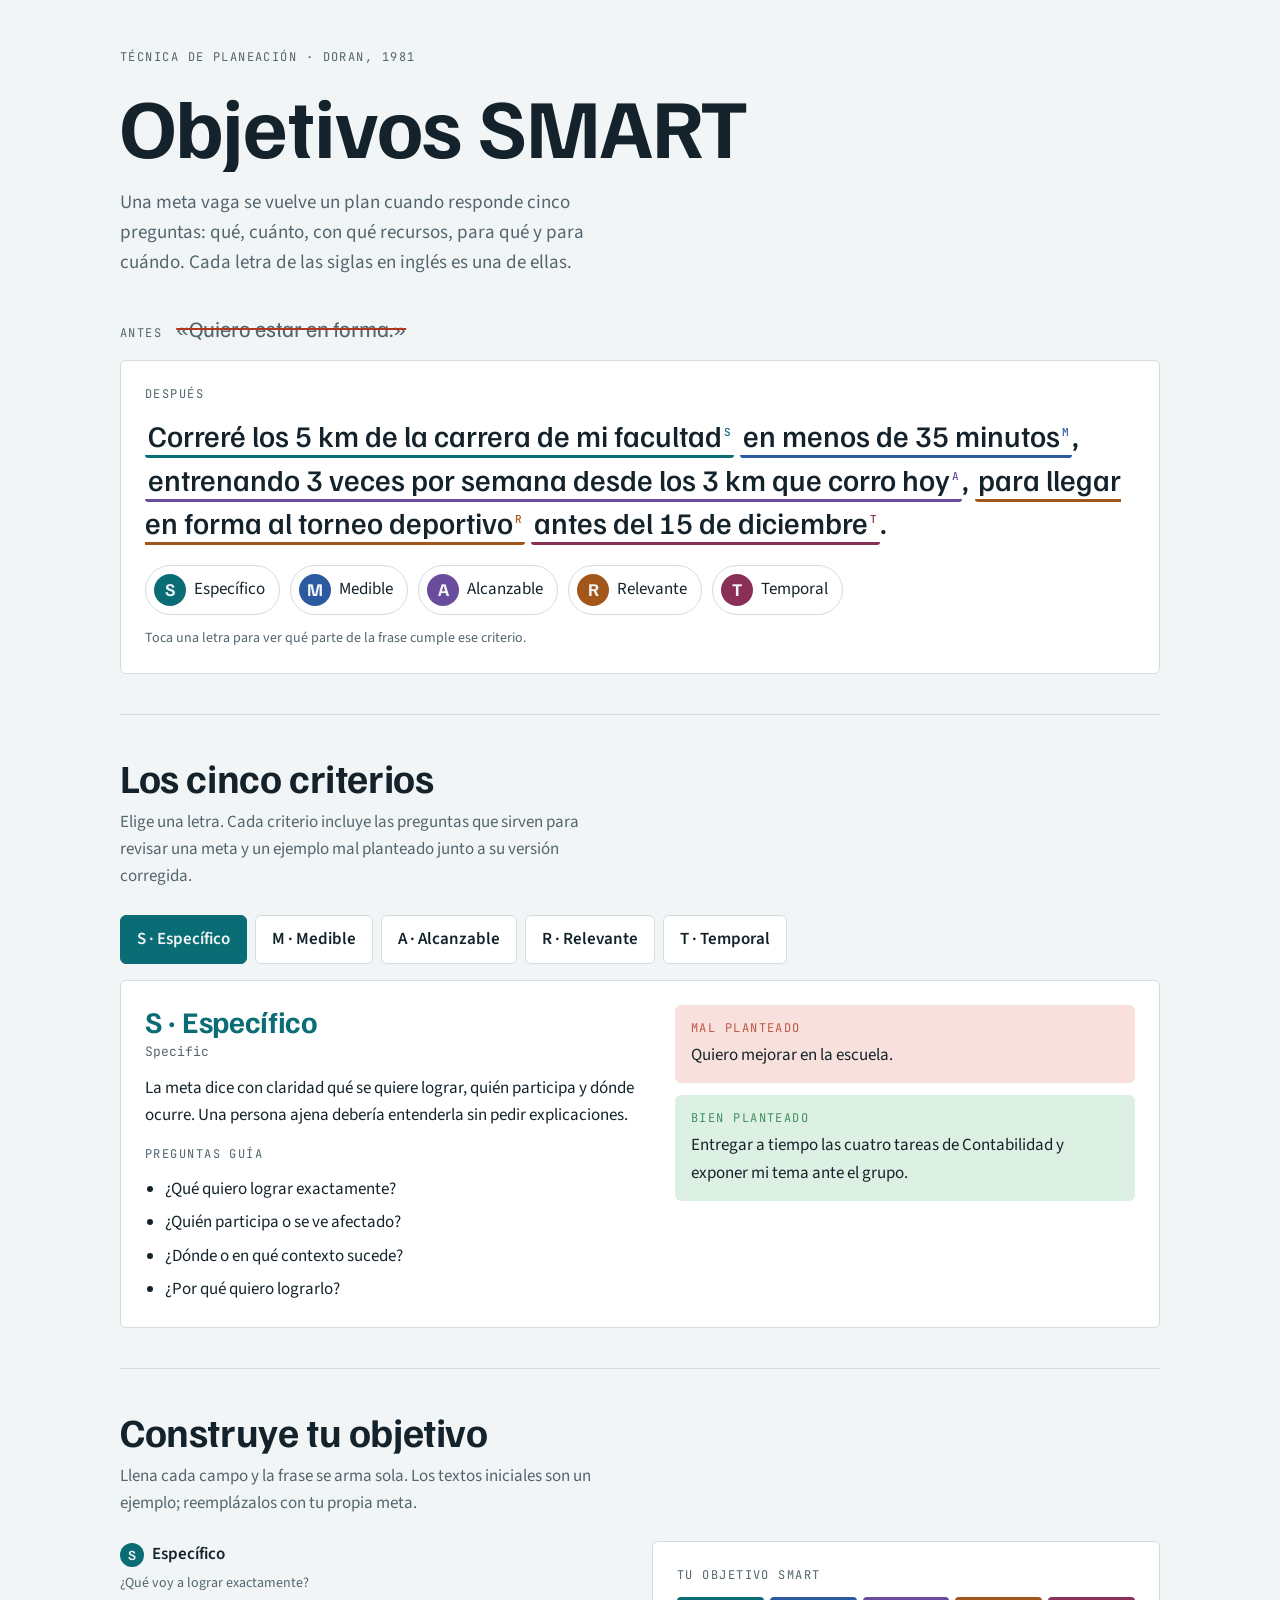
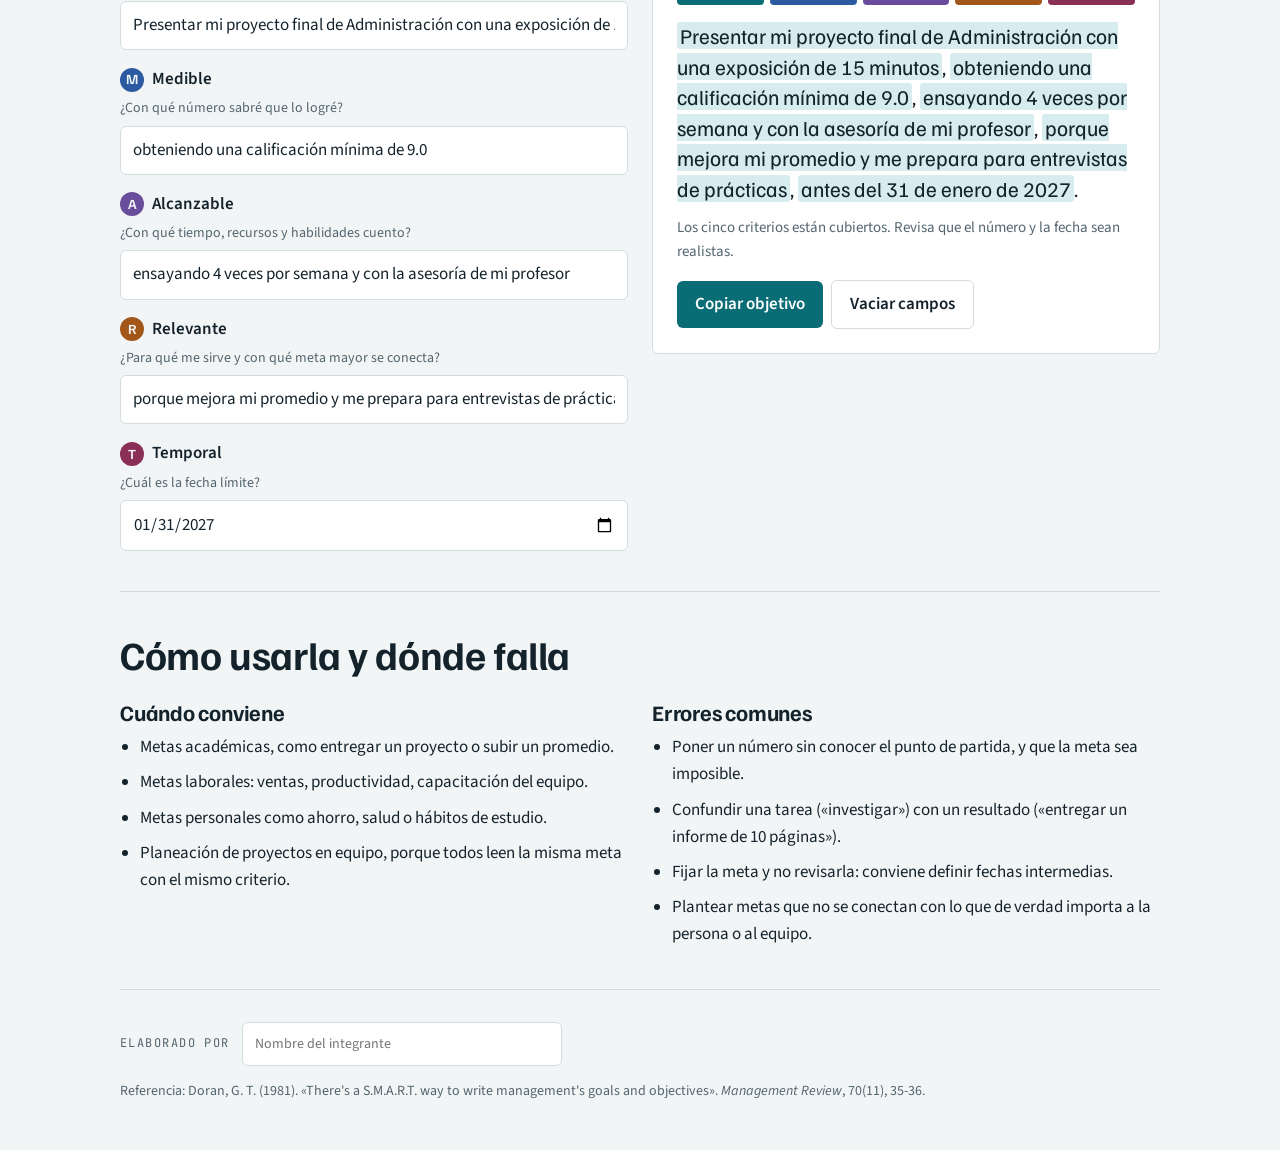
==== index.html @ b5f90d46 "Add files via upload" ====
<!doctype html>
<html lang="es">
<head>
<meta charset="utf-8">
<meta name="viewport" content="width=device-width, initial-scale=1">
<title>Objetivos SMART</title>
<link rel="preconnect" href="https://fonts.googleapis.com">
<link rel="preconnect" href="https://fonts.gstatic.com" crossorigin>
<link rel="stylesheet" href="https://fonts.googleapis.com/css2?family=Familjen+Grotesk:wght@500;600;700&family=Source+Sans+3:wght@400;500;600&family=JetBrains+Mono:wght@400;500&display=swap">
<link rel="stylesheet" href="styles.css">
</head>
<body>

<div class="wrap">
  <header class="hero">
    <p class="label">Técnica de planeación · Doran, 1981</p>
    <h1>Objetivos SMART</h1>
    <p class="lede">Una meta vaga se vuelve un plan cuando responde cinco preguntas: qué, cuánto, con qué recursos, para qué y para cuándo. Cada letra de las siglas en inglés es una de ellas.</p>

    <div class="before-after">
      <div class="vague"><span class="label">Antes</span><s>«Quiero estar en forma.»</s></div>
      <div class="smart-card">
        <p class="label" style="margin-bottom:10px">Después</p>
        <p class="smart-sentence" id="sentence">
          <span class="seg" data-k="S">Correré los 5 km de la carrera de mi facultad<sup>S</sup></span>
          <span class="seg" data-k="M">en menos de 35 minutos<sup>M</sup></span>,
          <span class="seg" data-k="A">entrenando 3 veces por semana desde los 3 km que corro hoy<sup>A</sup></span>,
          <span class="seg" data-k="R">para llegar en forma al torneo deportivo<sup>R</sup></span>
          <span class="seg" data-k="T">antes del 15 de diciembre<sup>T</sup></span>.
        </p>
        <div class="letters" id="letters" role="group" aria-label="Resaltar criterio">
          <button data-k="S" aria-pressed="false"><b>S</b> Específico</button>
          <button data-k="M" aria-pressed="false"><b>M</b> Medible</button>
          <button data-k="A" aria-pressed="false"><b>A</b> Alcanzable</button>
          <button data-k="R" aria-pressed="false"><b>R</b> Relevante</button>
          <button data-k="T" aria-pressed="false"><b>T</b> Temporal</button>
        </div>
        <p class="hint">Toca una letra para ver qué parte de la frase cumple ese criterio.</p>
      </div>
    </div>
  </header>

  <section id="criterios">
    <h2>Los cinco criterios</h2>
    <p class="intro">Elige una letra. Cada criterio incluye las preguntas que sirven para revisar una meta y un ejemplo mal planteado junto a su versión corregida.</p>
    <div class="tabs" role="tablist" id="tabs" aria-label="Criterios SMART">
      <button role="tab" data-k="S" aria-selected="true">S · Específico</button>
      <button role="tab" data-k="M" aria-selected="false">M · Medible</button>
      <button role="tab" data-k="A" aria-selected="false">A · Alcanzable</button>
      <button role="tab" data-k="R" aria-selected="false">R · Relevante</button>
      <button role="tab" data-k="T" aria-selected="false">T · Temporal</button>
    </div>
    <div class="panel" id="panel" role="tabpanel"></div>
  </section>

  <section id="constructor">
    <h2>Construye tu objetivo</h2>
    <p class="intro">Llena cada campo y la frase se arma sola. Los textos iniciales son un ejemplo; reemplázalos con tu propia meta.</p>
    <div class="builder">
      <div class="fields">
        <div class="field" data-k="S">
          <label for="f-s"><i>S</i> Específico</label>
          <small>¿Qué voy a lograr exactamente?</small>
          <input type="text" id="f-s" value="Presentar mi proyecto final de Administración con una exposición de 15 minutos">
        </div>
        <div class="field" data-k="M">
          <label for="f-m"><i>M</i> Medible</label>
          <small>¿Con qué número sabré que lo logré?</small>
          <input type="text" id="f-m" value="obteniendo una calificación mínima de 9.0">
        </div>
        <div class="field" data-k="A">
          <label for="f-a"><i>A</i> Alcanzable</label>
          <small>¿Con qué tiempo, recursos y habilidades cuento?</small>
          <input type="text" id="f-a" value="ensayando 4 veces por semana y con la asesoría de mi profesor">
        </div>
        <div class="field" data-k="R">
          <label for="f-r"><i>R</i> Relevante</label>
          <small>¿Para qué me sirve y con qué meta mayor se conecta?</small>
          <input type="text" id="f-r" value="porque mejora mi promedio y me prepara para entrevistas de prácticas">
        </div>
        <div class="field" data-k="T">
          <label for="f-t"><i>T</i> Temporal</label>
          <small>¿Cuál es la fecha límite?</small>
          <input type="date" id="f-t">
        </div>
      </div>
      <div class="result">
        <p class="label">Tu objetivo SMART</p>
        <div class="meter" id="meter" aria-hidden="true">
          <span data-k="S"></span><span data-k="M"></span><span data-k="A"></span><span data-k="R"></span><span data-k="T"></span>
        </div>
        <p class="generated" id="generated"></p>
        <p class="status" id="status" role="status"></p>
        <div>
          <button class="btn" id="copy" type="button">Copiar objetivo</button><button class="btn ghost" id="clear" type="button">Vaciar campos</button>
        </div>
      </div>
    </div>
  </section>

  <section id="uso">
    <h2>Cómo usarla y dónde falla</h2>
    <div class="two">
      <div>
        <h3>Cuándo conviene</h3>
        <ul>
          <li>Metas académicas, como entregar un proyecto o subir un promedio.</li>
          <li>Metas laborales: ventas, productividad, capacitación del equipo.</li>
          <li>Metas personales como ahorro, salud o hábitos de estudio.</li>
          <li>Planeación de proyectos en equipo, porque todos leen la misma meta con el mismo criterio.</li>
        </ul>
      </div>
      <div>
        <h3>Errores comunes</h3>
        <ul>
          <li>Poner un número sin conocer el punto de partida, y que la meta sea imposible.</li>
          <li>Confundir una tarea («investigar») con un resultado («entregar un informe de 10 páginas»).</li>
          <li>Fijar la meta y no revisarla: conviene definir fechas intermedias.</li>
          <li>Plantear metas que no se conectan con lo que de verdad importa a la persona o al equipo.</li>
        </ul>
      </div>
    </div>
  </section>

  <footer>
    <div class="author">
      <label for="author" class="label">Elaborado por</label>
      <input type="text" id="author" placeholder="Nombre del integrante">
      <span class="print-name" id="authorShow"></span>
    </div>
    <p style="margin-top:14px">Referencia: Doran, G. T. (1981). «There's a S.M.A.R.T. way to write management's goals and objectives». <i>Management Review</i>, 70(11), 35-36.</p>
  </footer>
</div>

<script>
(function () {
  var CRIT = {
    S: { n: "Específico", en: "Specific", def: "La meta dice con claridad qué se quiere lograr, quién participa y dónde ocurre. Una persona ajena debería entenderla sin pedir explicaciones.", q: ["¿Qué quiero lograr exactamente?", "¿Quién participa o se ve afectado?", "¿Dónde o en qué contexto sucede?", "¿Por qué quiero lograrlo?"], bad: "Quiero mejorar en la escuela.", good: "Entregar a tiempo las cuatro tareas de Contabilidad y exponer mi tema ante el grupo." },
    M: { n: "Medible", en: "Measurable", def: "La meta incluye un indicador con el que se comprueba el avance y el resultado final: una cantidad, un porcentaje, una calificación o una frecuencia.", q: ["¿Cuántos, cuánto o con qué frecuencia?", "¿Qué dato me dirá que voy avanzando?", "¿Cómo sabré que ya terminé?"], bad: "Quiero ahorrar más dinero.", good: "Ahorrar $1,500 al mes, registrados en una hoja de cálculo." },
    A: { n: "Alcanzable", en: "Achievable", def: "La meta exige esfuerzo, pero es posible con el tiempo, los recursos y las habilidades disponibles. Se parte de la situación real de hoy.", q: ["¿Tengo el tiempo y los recursos necesarios?", "¿Qué debo aprender o conseguir antes?", "¿Alguien lo ha logrado en condiciones parecidas?"], bad: "Pasar de no correr nunca a un maratón completo en una semana.", good: "Pasar de 2 km a 5 km en ocho semanas, aumentando 500 m cada semana." },
    R: { n: "Relevante", en: "Relevant", def: "La meta tiene sentido para la persona o la organización y se conecta con un objetivo mayor, como una carrera, un proyecto o un valor.", q: ["¿Para qué me sirve este objetivo?", "¿Se alinea con mis metas de largo plazo?", "¿Es buen momento para trabajar en él?"], bad: "Una estudiante de Contaduría decide dedicar el semestre a aprender diseño de moda.", good: "Obtener una certificación básica de Excel, útil para sus prácticas en un despacho contable." },
    T: { n: "Temporal", en: "Time-bound", def: "La meta tiene fecha límite y, si es larga, fechas intermedias. El plazo crea prioridad y permite medir si se va a tiempo.", q: ["¿Cuándo empiezo y cuándo termino?", "¿Qué debo tener listo a la mitad del camino?", "¿Con qué frecuencia revisaré el avance?"], bad: "Algún día voy a terminar mi tesis.", good: "Terminar el capítulo 1 el 30 de noviembre y entregar la tesis completa el 15 de marzo." }
  };
  var KEYS = ["S", "M", "A", "R", "T"];

  /* Portada: resaltar criterio */
  var sentence = document.getElementById("sentence");
  var letterBtns = document.querySelectorAll("#letters button");
  var activeLetter = null;
  function setLetter(k) {
    activeLetter = (activeLetter === k) ? null : k;
    sentence.classList.toggle("focus", !!activeLetter);
    sentence.querySelectorAll(".seg").forEach(function (s) { s.classList.toggle("on", s.dataset.k === activeLetter); });
    letterBtns.forEach(function (b) { b.setAttribute("aria-pressed", String(b.dataset.k === activeLetter)); });
  }
  letterBtns.forEach(function (b) { b.addEventListener("click", function () { setLetter(b.dataset.k); }); });

  /* Criterios */
  var panel = document.getElementById("panel");
  var tabs = document.querySelectorAll("#tabs button");
  function showTab(k) {
    var c = CRIT[k];
    tabs.forEach(function (t) { t.setAttribute("aria-selected", String(t.dataset.k === k)); });
    panel.style.setProperty("--segc", "var(--c-" + k.toLowerCase() + ")");
    panel.innerHTML =
      '<div><h3>' + k + ' · ' + c.n + '</h3><p class="en">' + c.en + '</p>' +
      '<p class="def">' + c.def + '</p><p class="label" style="margin-top:16px">Preguntas guía</p><ul>' +
      c.q.map(function (q) { return "<li>" + q + "</li>"; }).join("") + '</ul></div>' +
      '<div class="compare"><div class="ex bad"><span class="label">Mal planteado</span><p>' + c.bad + '</p></div>' +
      '<div class="ex good"><span class="label">Bien planteado</span><p>' + c.good + '</p></div></div>';
  }
  tabs.forEach(function (t, i) {
    t.addEventListener("click", function () { showTab(t.dataset.k); });
    t.addEventListener("keydown", function (e) {
      var d = e.key === "ArrowRight" ? 1 : e.key === "ArrowLeft" ? -1 : 0;
      if (!d) return;
      var n = tabs[(i + d + tabs.length) % tabs.length];
      n.focus(); showTab(n.dataset.k);
    });
  });
  showTab("S");

  /* Constructor */
  var ids = { S: "f-s", M: "f-m", A: "f-a", R: "f-r", T: "f-t" };
  var el = {};
  KEYS.forEach(function (k) { el[k] = document.getElementById(ids[k]); });
  var gen = document.getElementById("generated");
  var status = document.getElementById("status");
  var meterSpans = document.querySelectorAll("#meter span");
  var plain = "";

  (function setDefaultDate() {
    var d = new Date(); d.setDate(d.getDate() + 56);
    var m = String(d.getMonth() + 1).padStart(2, "0"), day = String(d.getDate()).padStart(2, "0");
    el.T.value = d.getFullYear() + "-" + m + "-" + day;
  })();

  function esc(s) { return s.replace(/[&<>]/g, function (c) { return { "&": "&amp;", "<": "&lt;", ">": "&gt;" }[c]; }); }
  function trimEnd(s) { return s.trim().replace(/[.,;:\s]+$/, ""); }
  function fmtDate(v) {
    if (!v) return "";
    var p = v.split("-");
    var meses = ["enero", "febrero", "marzo", "abril", "mayo", "junio", "julio", "agosto", "septiembre", "octubre", "noviembre", "diciembre"];
    return parseInt(p[2], 10) + " de " + meses[parseInt(p[1], 10) - 1] + " de " + p[0];
  }
  var NAMES = { S: "específico", M: "medible", A: "alcanzable", R: "relevante", T: "temporal" };

  function build() {
    var v = {
      S: trimEnd(el.S.value), M: trimEnd(el.M.value), A: trimEnd(el.A.value),
      R: trimEnd(el.R.value), T: fmtDate(el.T.value)
    };
    var filled = 0, missing = [];
    KEYS.forEach(function (k, i) {
      var on = !!v[k];
      meterSpans[i].classList.toggle("on", on);
      if (on) filled++; else missing.push(NAMES[k]);
    });
    var order = [["S", v.S], ["M", v.M], ["A", v.A], ["R", v.R], ["T", v.T ? "antes del " + v.T : ""]];
    var seq = order.filter(function (o) { return o[1]; });
    if (!seq.length) {
      plain = ""; gen.textContent = "Escribe en los campos para armar tu objetivo.";
    } else {
      plain = seq.map(function (o) { return o[1]; }).join(", ") + ".";
      plain = plain.charAt(0).toUpperCase() + plain.slice(1);
      gen.innerHTML = seq.map(function (o) { return "<em>" + esc(o[1]) + "</em>"; }).join(", ").replace(/^<em>(.)/, function (m, c) { return "<em>" + c.toUpperCase(); }) + ".";
    }
    status.textContent = filled === 5
      ? "Los cinco criterios están cubiertos. Revisa que el número y la fecha sean realistas."
      : "Faltan: " + missing.join(", ") + ".";
  }
  KEYS.forEach(function (k) { el[k].addEventListener("input", build); });
  build();

  document.getElementById("copy").addEventListener("click", function () {
    var btn = this;
    function done(t) { btn.textContent = t; setTimeout(function () { btn.textContent = "Copiar objetivo"; }, 1800); }
    if (!plain) { done("Escribe algo primero"); return; }
    function fallback() {
      var r = document.createRange(); r.selectNodeContents(gen);
      var s = window.getSelection(); s.removeAllRanges(); s.addRange(r);
      done("Texto seleccionado, copia con Ctrl+C");
    }
    try {
      navigator.clipboard.writeText(plain).then(function () { done("Copiado"); }, fallback);
    } catch (e) { fallback(); }
  });
  document.getElementById("clear").addEventListener("click", function () {
    KEYS.forEach(function (k) { el[k].value = ""; });
    build(); el.S.focus();
  });

  /* Nombre del integrante */
  var author = document.getElementById("author"), show = document.getElementById("authorShow");
  try { var saved = localStorage.getItem("smart-author"); if (saved) { author.value = saved; show.textContent = saved; } } catch (e) {}
  author.addEventListener("input", function () {
    show.textContent = author.value;
    try { localStorage.setItem("smart-author", author.value); } catch (e) {}
  });
})();
</script>
</body>
</html>
---- styles.css ----
/* Objetivos SMART — hoja de estilos */

:root {
  color-scheme: light;
  --bg: #f2f5f6;
  --surface: #ffffff;
  --fg: #14232b;
  --muted: #53656e;
  --line: #d3dde1;
  --accent: #0a6c74;
  --accent-soft: #d6ecee;
  --accent-fg: #ffffff;
  --good: #1d7a43;
  --good-soft: #dcf1e3;
  --bad: #b3361f;
  --bad-soft: #f8e1dc;
  --c-s: #0a6c74;
  --c-m: #2c5aa0;
  --c-a: #6a4c9c;
  --c-r: #a2561a;
  --c-t: #8a2f55;
  --f-display: "Familjen Grotesk", "Helvetica Neue", Arial, sans-serif;
  --f-body: "Source Sans 3", "Segoe UI", Arial, sans-serif;
  --f-mono: "JetBrains Mono", ui-monospace, Menlo, Consolas, monospace;
}
@media (prefers-color-scheme: dark) {
  :root {
    color-scheme: dark;
    --bg: #0f1a1f; --surface: #172830; --fg: #e6eef1; --muted: #9db0b8; --line: #2b4049;
    --accent: #4fc3cc; --accent-soft: #17383d; --accent-fg: #07262a;
    --good: #6fd197; --good-soft: #17352a; --bad: #f08a76; --bad-soft: #3d221c;
    --c-s: #4fc3cc; --c-m: #7aa7ec; --c-a: #b79cea; --c-r: #e29a5c; --c-t: #e17aa4;
  }
}

* { box-sizing: border-box; }
html { -webkit-text-size-adjust: 100%; }
body {
  margin: 0;
  background: var(--bg);
  color: var(--fg);
  font-family: var(--f-body);
  font-size: 17px;
  line-height: 1.6;
  padding-inline: max(16px, env(safe-area-inset-left, 0px)) max(16px, env(safe-area-inset-right, 0px));
}
.wrap { max-width: 1040px; margin: 0 auto; }
h1, h2, h3 { font-family: var(--f-display); line-height: 1.1; margin: 0; text-wrap: balance; letter-spacing: -0.01em; }
p { margin: 0; }
.label { font-family: var(--f-mono); font-size: 12px; text-transform: uppercase; letter-spacing: 0.12em; color: var(--muted); }
:focus-visible { outline: 3px solid var(--accent); outline-offset: 2px; }
button { font: inherit; color: inherit; cursor: pointer; }

/* Portada */
header.hero { padding-block: 48px 40px; }
.hero h1 { font-size: clamp(44px, 9vw, 84px); font-weight: 700; margin-top: 12px; }
.hero .lede { max-width: 56ch; margin-top: 16px; color: var(--muted); font-size: 19px; }
.before-after { display: grid; gap: 14px; margin-top: 32px; }
.vague { display: flex; flex-wrap: wrap; align-items: baseline; gap: 10px 14px; }
.vague s { font-family: var(--f-display); font-size: 22px; color: var(--muted); text-decoration-thickness: 2px; text-decoration-color: var(--bad); }
.smart-card { background: var(--surface); border: 1px solid var(--line); border-radius: 6px; padding: 24px; }
.smart-sentence { font-family: var(--f-display); font-weight: 500; font-size: clamp(21px, 3.4vw, 30px); line-height: 1.45; }
.seg { padding: 1px 3px; border-radius: 3px; border-bottom: 3px solid var(--segc); transition: opacity .2s, background .2s; }
.seg sup { font-family: var(--f-mono); font-size: 11px; font-weight: 500; color: var(--segc); margin-left: 2px; }
.seg[data-k="S"] { --segc: var(--c-s); } .seg[data-k="M"] { --segc: var(--c-m); }
.seg[data-k="A"] { --segc: var(--c-a); } .seg[data-k="R"] { --segc: var(--c-r); } .seg[data-k="T"] { --segc: var(--c-t); }
.smart-sentence.focus .seg { opacity: .28; }
.smart-sentence.focus .seg.on { opacity: 1; background: color-mix(in srgb, var(--segc) 16%, transparent); }
.letters { display: flex; flex-wrap: wrap; gap: 10px; margin-top: 20px; }
.letters button {
  display: flex; align-items: center; gap: 8px; padding: 8px 14px 8px 8px;
  background: transparent; border: 1.5px solid var(--line); border-radius: 999px;
}
.letters button b { display: grid; place-items: center; width: 32px; height: 32px; border-radius: 50%; background: var(--segc); color: var(--bg); font-family: var(--f-display); font-size: 18px; }
.letters button[aria-pressed="true"] { border-color: var(--segc); background: color-mix(in srgb, var(--segc) 12%, transparent); }
.letters button[data-k="S"] { --segc: var(--c-s); } .letters button[data-k="M"] { --segc: var(--c-m); }
.letters button[data-k="A"] { --segc: var(--c-a); } .letters button[data-k="R"] { --segc: var(--c-r); } .letters button[data-k="T"] { --segc: var(--c-t); }
.hint { margin-top: 12px; font-size: 14px; color: var(--muted); }

section { padding-block: 40px; border-top: 1px solid var(--line); }
section > h2 { font-size: clamp(28px, 5vw, 40px); }
section > .intro { max-width: 62ch; margin-top: 10px; color: var(--muted); }

/* Criterios */
.tabs { display: flex; flex-wrap: wrap; gap: 8px; margin-top: 24px; }
.tabs button { padding: 10px 16px; border: 1.5px solid var(--line); border-radius: 6px; background: var(--surface); font-weight: 600; }
.tabs button[aria-selected="true"] { background: var(--segc); border-color: var(--segc); color: var(--bg); }
.tabs button[data-k="S"] { --segc: var(--c-s); } .tabs button[data-k="M"] { --segc: var(--c-m); }
.tabs button[data-k="A"] { --segc: var(--c-a); } .tabs button[data-k="R"] { --segc: var(--c-r); } .tabs button[data-k="T"] { --segc: var(--c-t); }
.panel { margin-top: 16px; background: var(--surface); border: 1px solid var(--line); border-radius: 6px; padding: 24px; display: grid; gap: 24px; grid-template-columns: 1.1fr 1fr; }
.panel h3 { font-size: 30px; color: var(--segc); }
.panel .en { font-family: var(--f-mono); font-size: 13px; color: var(--muted); margin-top: 4px; }
.panel .def { margin-top: 12px; }
.panel ul { margin: 12px 0 0; padding-left: 20px; display: grid; gap: 6px; }
.panel > div { min-width: 0; }
.compare { display: grid; gap: 12px; align-content: start; }
.ex { border-radius: 6px; padding: 14px 16px; }
.ex .label { display: block; margin-bottom: 4px; color: inherit; opacity: .8; }
.ex.bad { background: var(--bad-soft); color: var(--bad); }
.ex.good { background: var(--good-soft); color: var(--good); }
.ex p { color: var(--fg); }

/* Constructor */
.builder { margin-top: 24px; display: grid; gap: 24px; grid-template-columns: 1fr 1fr; align-items: start; }
.builder > * { min-width: 0; }
.fields { display: grid; gap: 16px; }
.field label { display: flex; align-items: center; gap: 8px; font-weight: 600; margin-bottom: 4px; }
.field label i { font-style: normal; display: grid; place-items: center; width: 24px; height: 24px; border-radius: 50%; background: var(--segc); color: var(--bg); font-family: var(--f-display); font-size: 14px; }
.field[data-k="S"] { --segc: var(--c-s); } .field[data-k="M"] { --segc: var(--c-m); }
.field[data-k="A"] { --segc: var(--c-a); } .field[data-k="R"] { --segc: var(--c-r); } .field[data-k="T"] { --segc: var(--c-t); }
.field small { display: block; color: var(--muted); font-size: 14px; margin-bottom: 6px; }
input[type="text"], input[type="date"] {
  width: 100%; padding: 10px 12px; border: 1.5px solid var(--line); border-radius: 6px;
  background: var(--surface); color: var(--fg); font: inherit;
}
input:focus { border-color: var(--segc, var(--accent)); }
.result { background: var(--surface); border: 1px solid var(--line); border-radius: 6px; padding: 24px; position: sticky; top: 16px; }
.meter { display: flex; gap: 6px; margin: 12px 0 16px; }
.meter span { flex: 1; height: 8px; border-radius: 4px; background: var(--line); transition: background .2s; }
.meter span.on { background: var(--segc); }
.meter span[data-k="S"] { --segc: var(--c-s); } .meter span[data-k="M"] { --segc: var(--c-m); }
.meter span[data-k="A"] { --segc: var(--c-a); } .meter span[data-k="R"] { --segc: var(--c-r); } .meter span[data-k="T"] { --segc: var(--c-t); }
.generated { font-family: var(--f-display); font-size: 21px; line-height: 1.45; min-height: 6em; }
.generated em { font-style: normal; background: var(--accent-soft); padding: 0 3px; border-radius: 3px; }
.status { margin-top: 12px; font-size: 15px; color: var(--muted); }
.btn { margin-top: 16px; padding: 10px 18px; border: 0; border-radius: 6px; background: var(--accent); color: var(--accent-fg); font-weight: 600; }
.btn.ghost { background: transparent; color: var(--fg); border: 1.5px solid var(--line); margin-left: 8px; }

/* Cierre */
.two { display: grid; gap: 24px; grid-template-columns: 1fr 1fr; margin-top: 24px; }
.two > div { min-width: 0; }
.two h3 { font-size: 22px; margin-bottom: 10px; }
.two ul { margin: 0; padding-left: 20px; display: grid; gap: 8px; }
.author { display: flex; flex-wrap: wrap; gap: 12px; align-items: center; margin-top: 8px; }
.author input { max-width: 320px; }
footer { padding-block: 24px 48px; border-top: 1px solid var(--line); color: var(--muted); font-size: 14px; }
.print-name { font-family: var(--f-display); font-size: 18px; color: var(--fg); }

@media (max-width: 760px) {
  .panel, .builder, .two { grid-template-columns: 1fr; }
  .result { position: static; }
  header.hero { padding-block: 32px 28px; }
}
@media (prefers-reduced-motion: reduce) { * { transition: none !important; } }
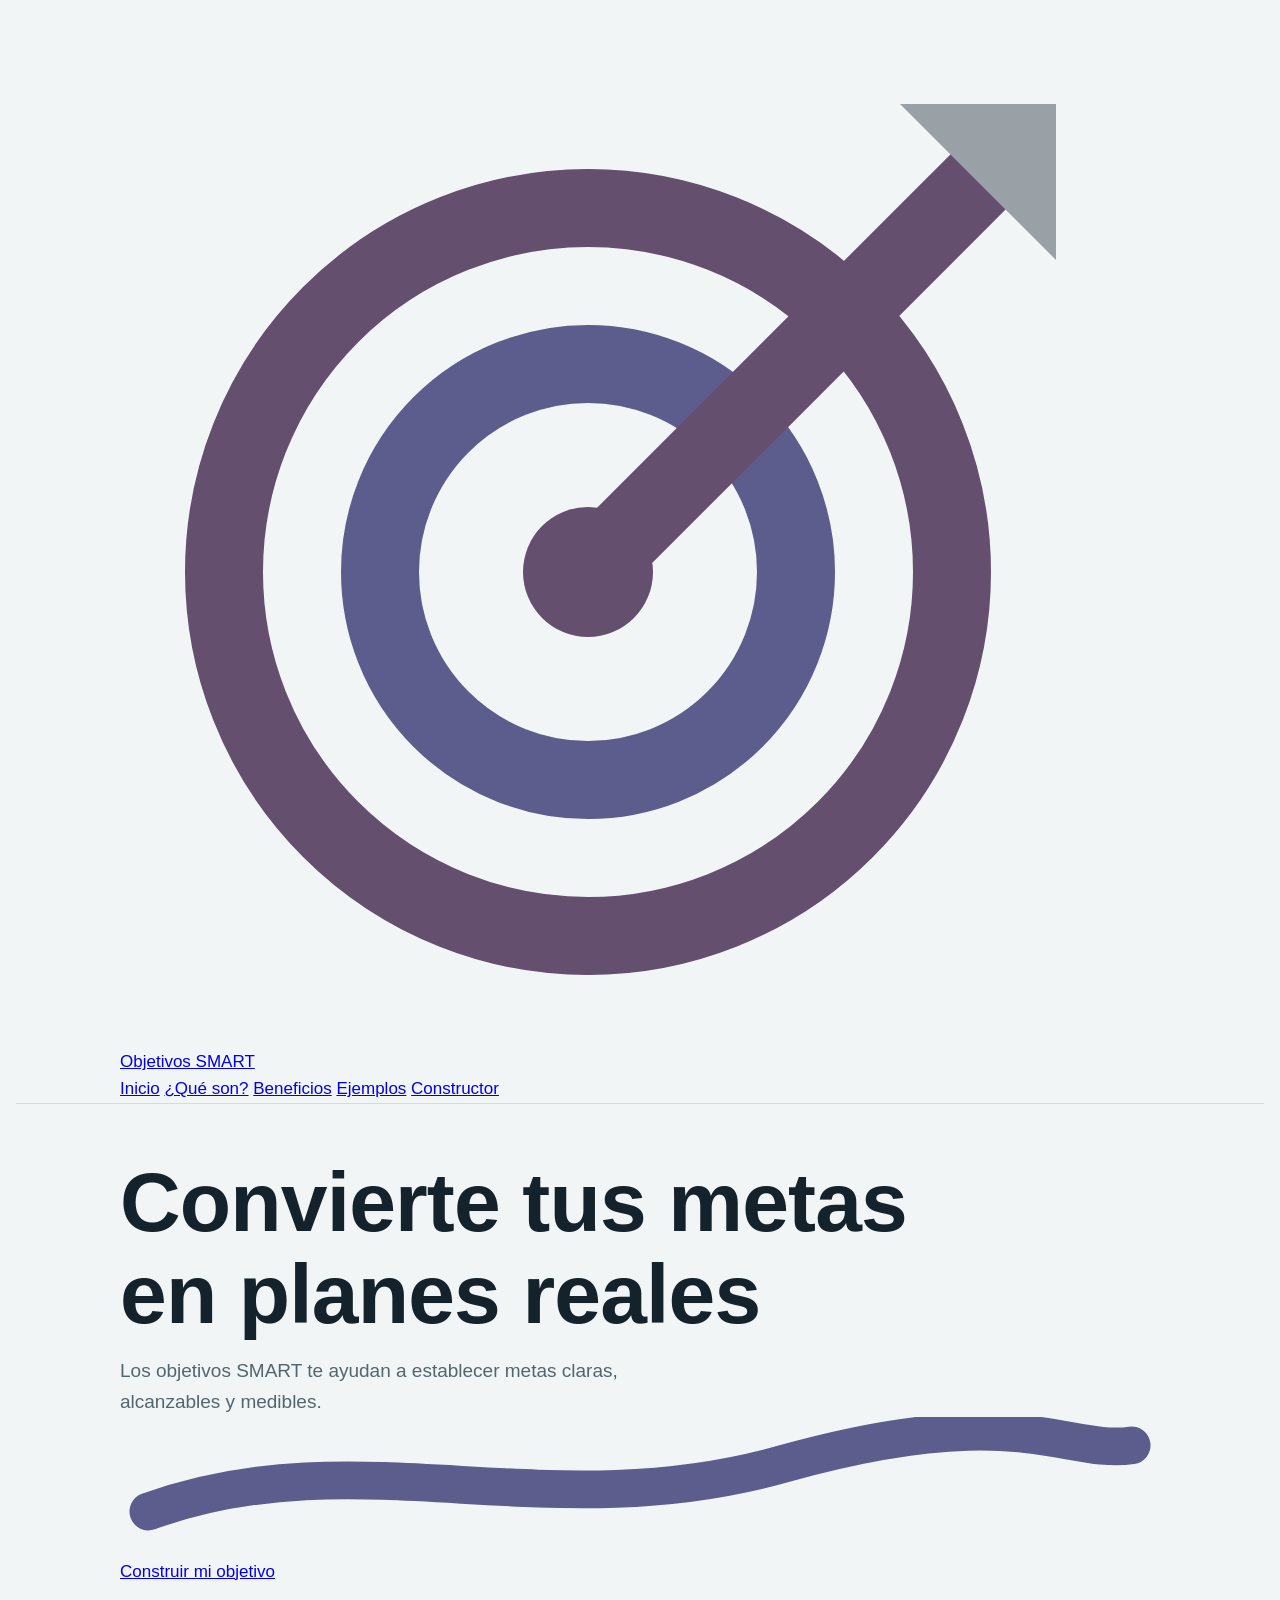
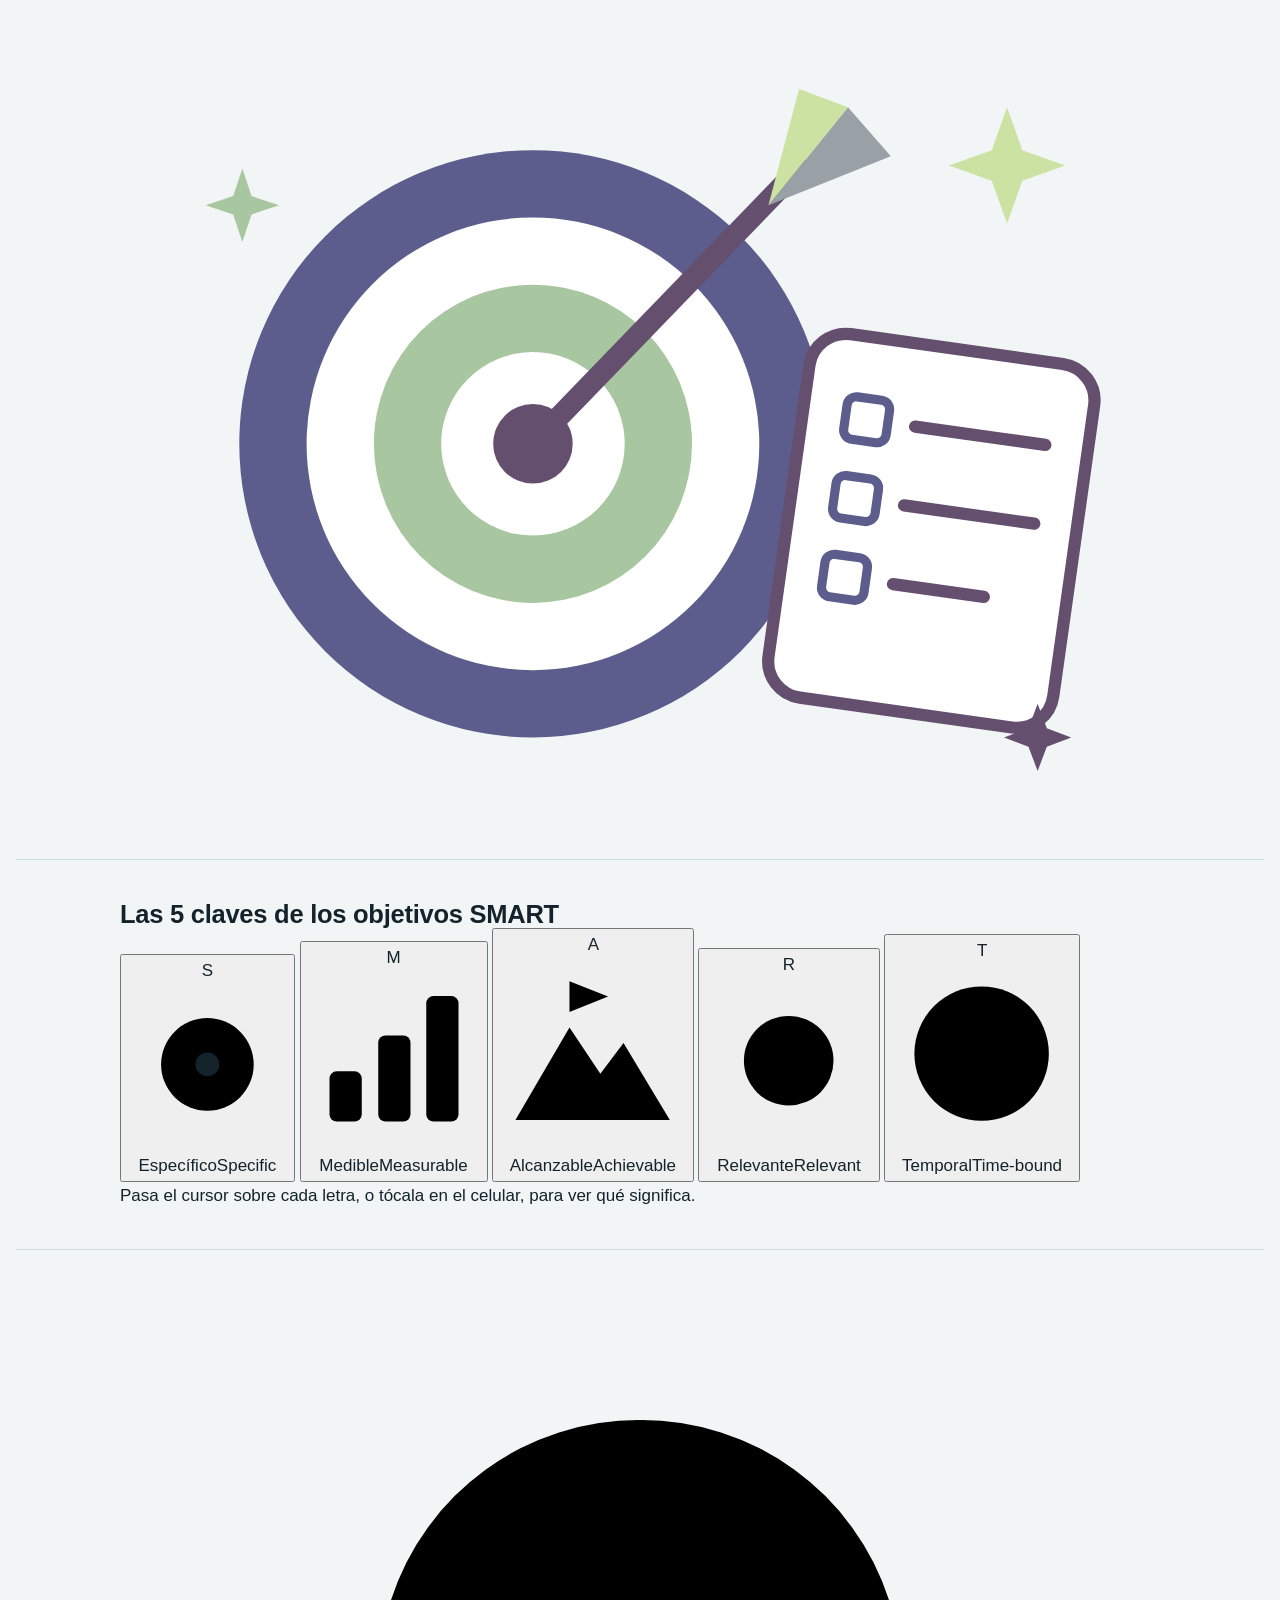
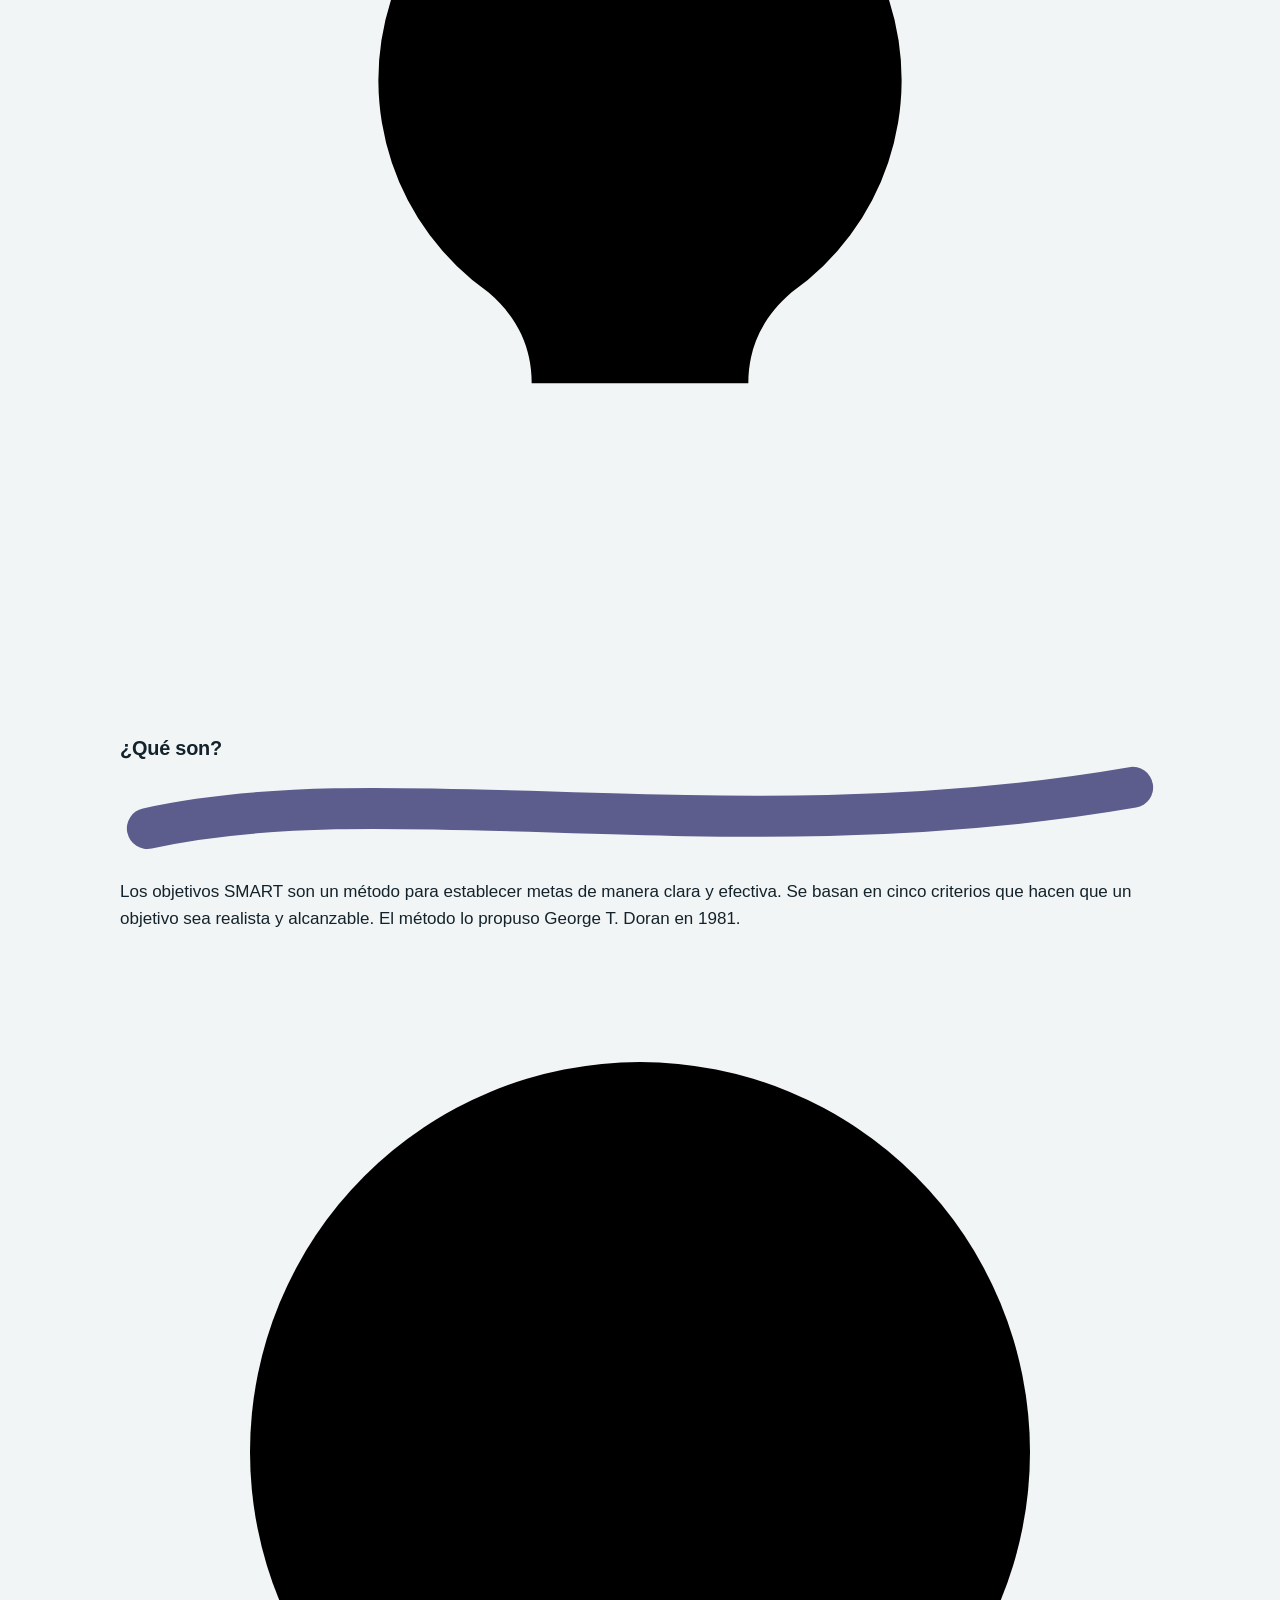
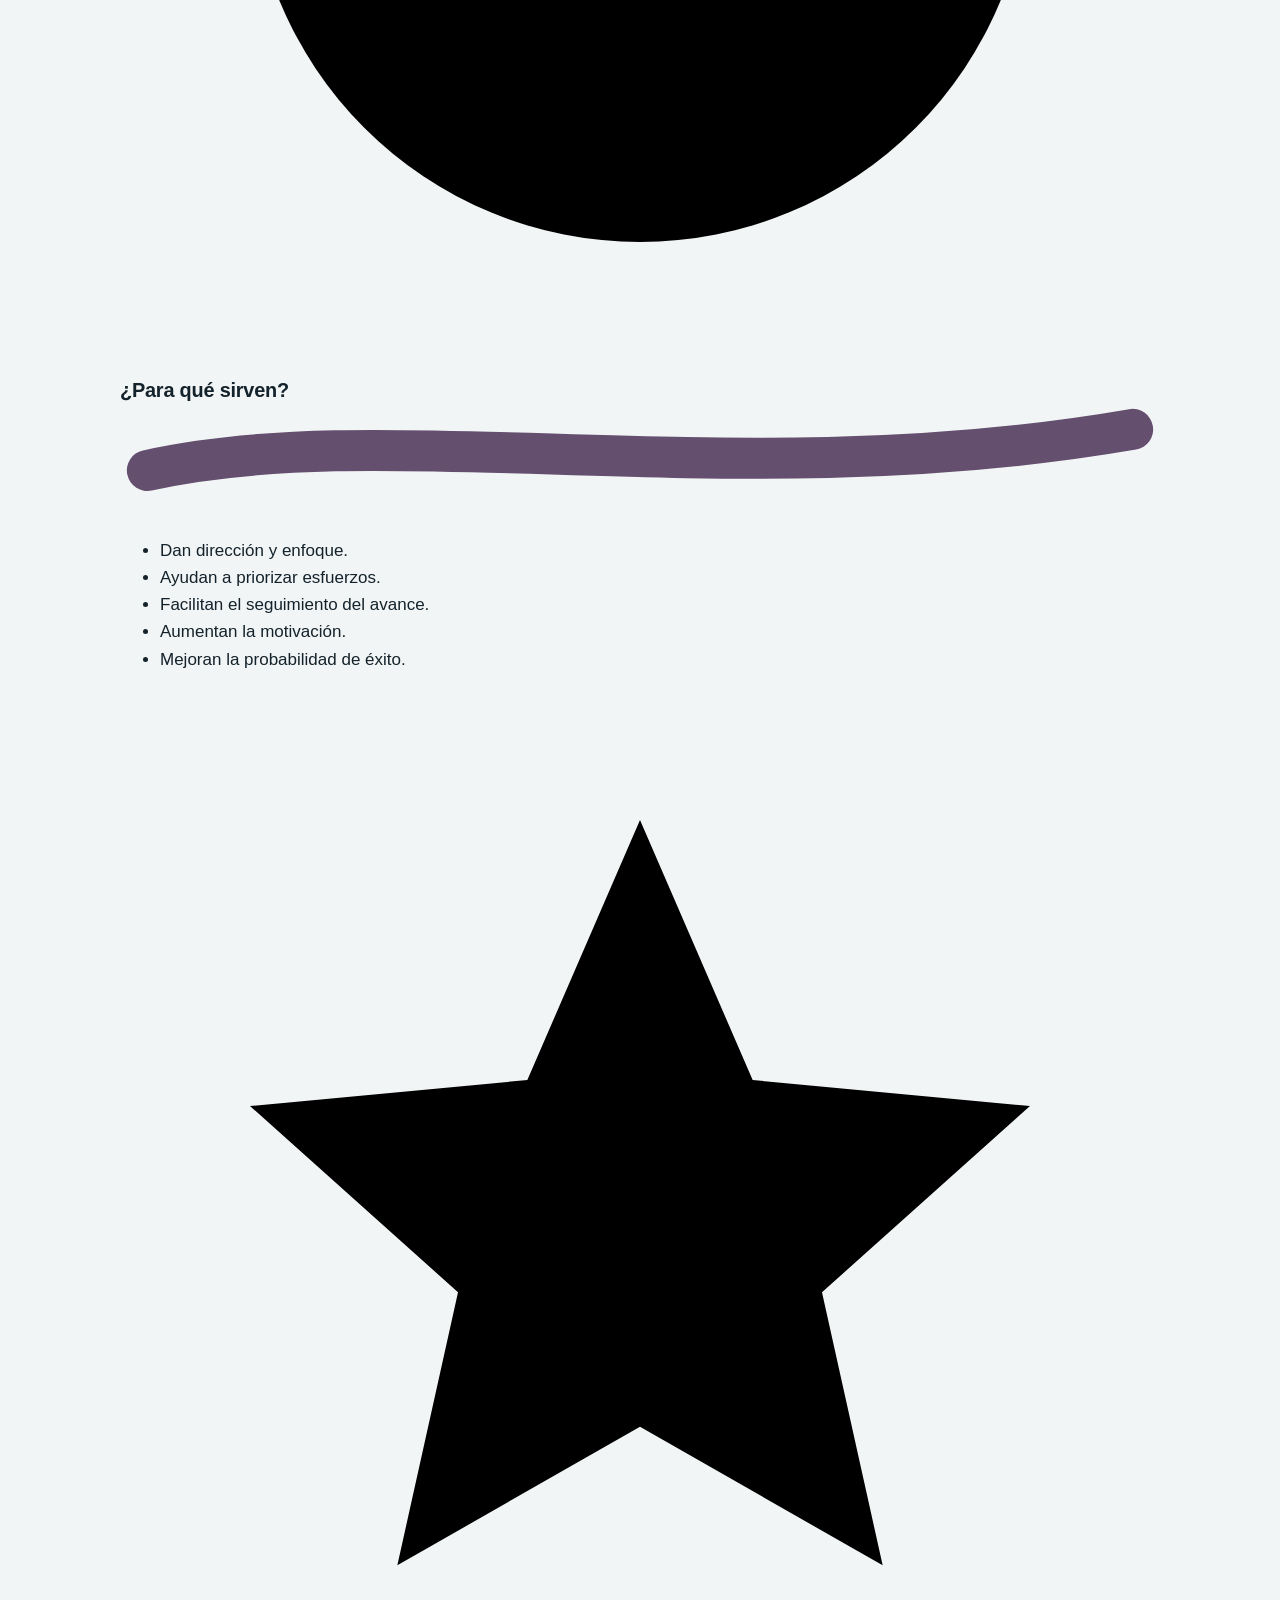
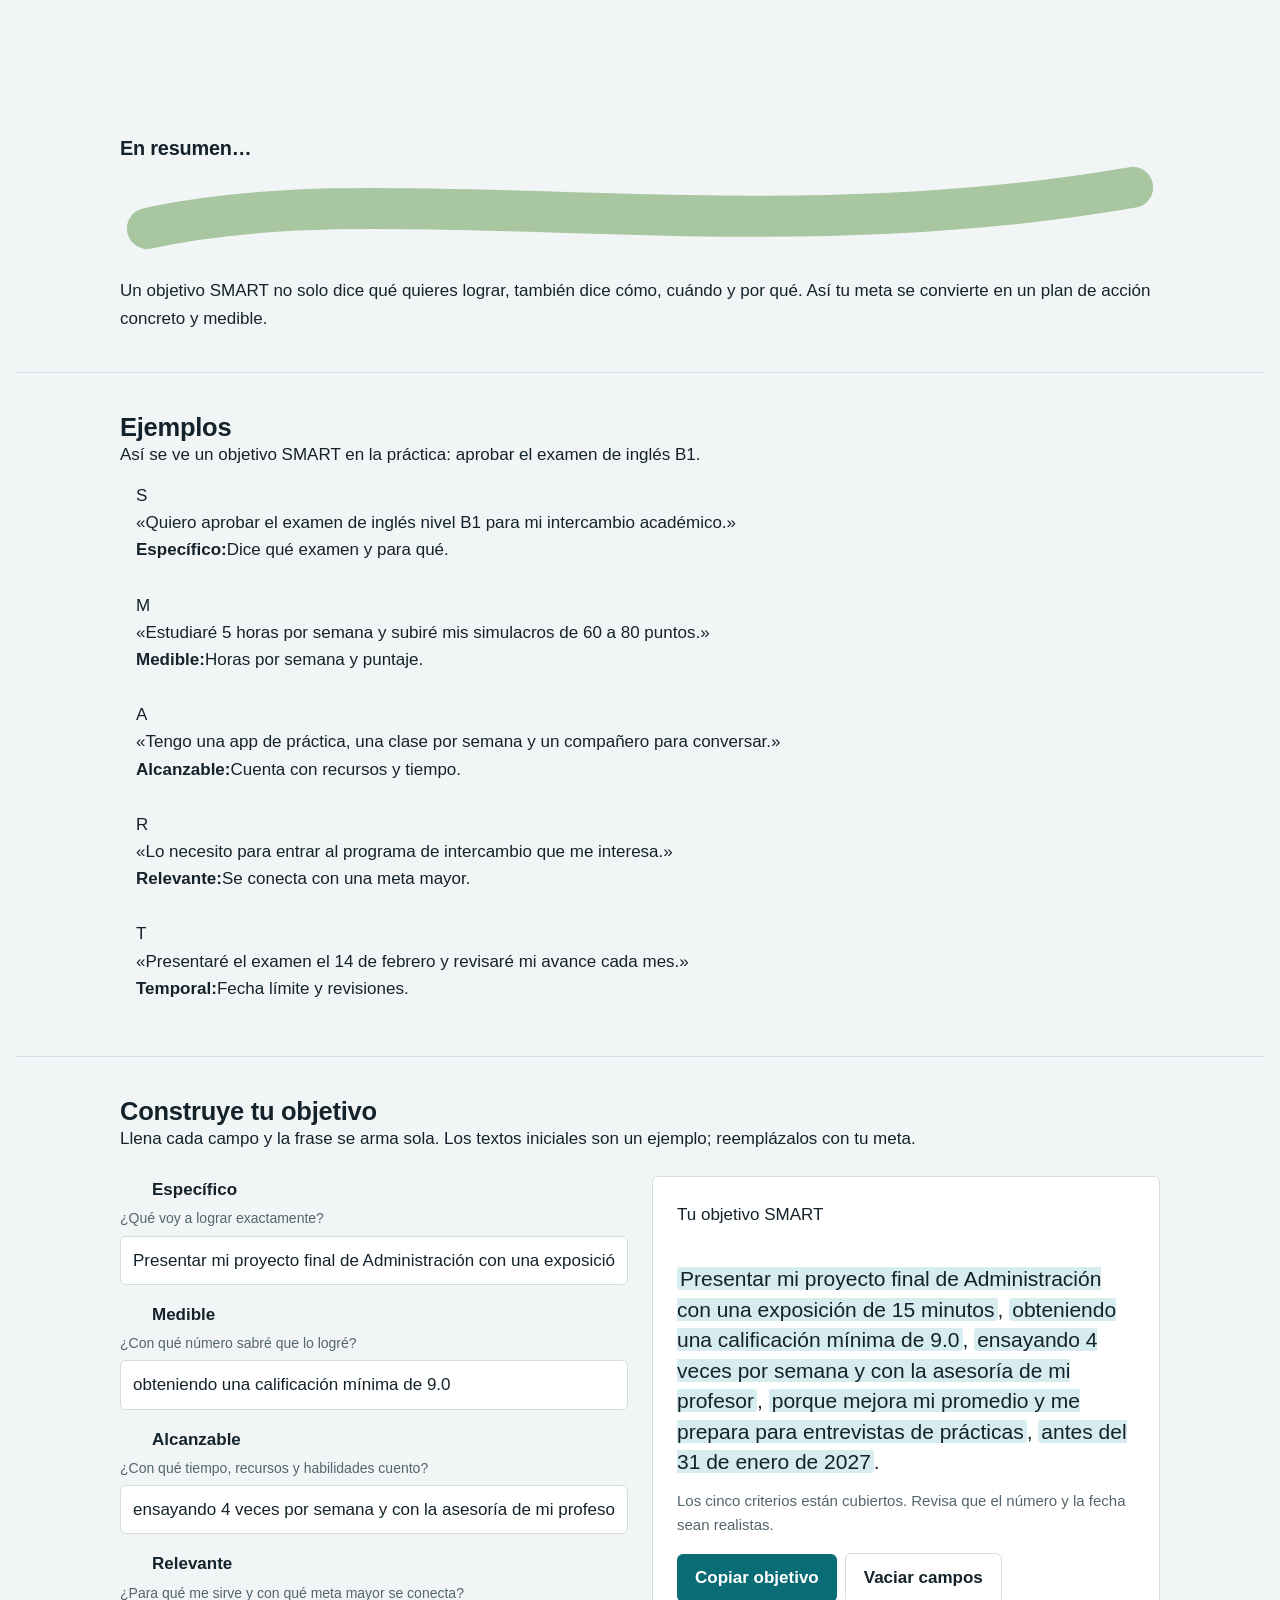
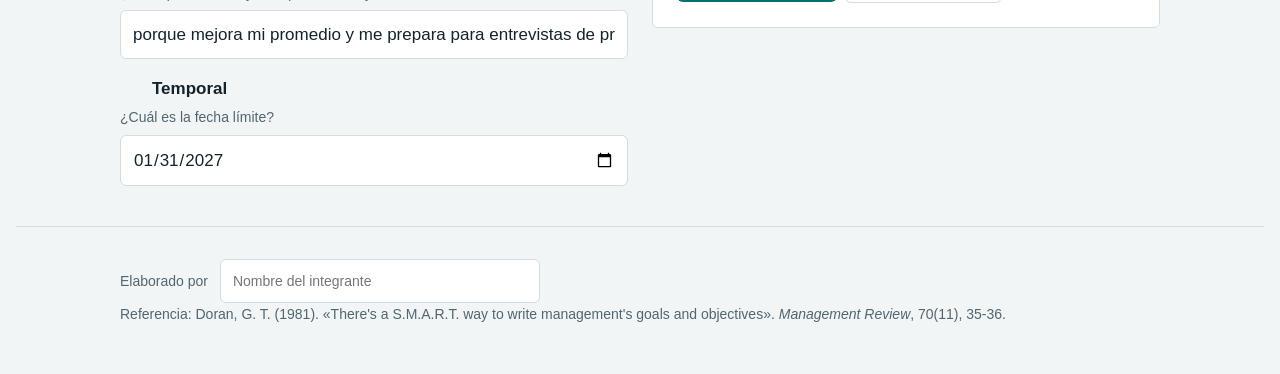
==== commit 851e8f73: "Update index.html" ====
--- a/index.html
+++ b/index.html
@@ -2,183 +2,247 @@
 <html lang="es">
 <head>
 <meta charset="utf-8">
-<meta name="viewport" content="width=device-width, initial-scale=1">
+<meta name="viewport" content="width=device-width, initial-scale=1, viewport-fit=cover">
 <title>Objetivos SMART</title>
 <link rel="preconnect" href="https://fonts.googleapis.com">
 <link rel="preconnect" href="https://fonts.gstatic.com" crossorigin>
-<link rel="stylesheet" href="https://fonts.googleapis.com/css2?family=Familjen+Grotesk:wght@500;600;700&family=Source+Sans+3:wght@400;500;600&family=JetBrains+Mono:wght@400;500&display=swap">
+<link rel="stylesheet" href="https://fonts.googleapis.com/css2?family=Nunito:wght@400;600;700;800&family=Patrick+Hand&display=swap">
 <link rel="stylesheet" href="styles.css">
 </head>
 <body>
 
-<div class="wrap">
-  <header class="hero">
-    <p class="label">Técnica de planeación · Doran, 1981</p>
-    <h1>Objetivos SMART</h1>
-    <p class="lede">Una meta vaga se vuelve un plan cuando responde cinco preguntas: qué, cuánto, con qué recursos, para qué y para cuándo. Cada letra de las siglas en inglés es una de ellas.</p>
-
-    <div class="before-after">
-      <div class="vague"><span class="label">Antes</span><s>«Quiero estar en forma.»</s></div>
-      <div class="smart-card">
-        <p class="label" style="margin-bottom:10px">Después</p>
-        <p class="smart-sentence" id="sentence">
-          <span class="seg" data-k="S">Correré los 5 km de la carrera de mi facultad<sup>S</sup></span>
-          <span class="seg" data-k="M">en menos de 35 minutos<sup>M</sup></span>,
-          <span class="seg" data-k="A">entrenando 3 veces por semana desde los 3 km que corro hoy<sup>A</sup></span>,
-          <span class="seg" data-k="R">para llegar en forma al torneo deportivo<sup>R</sup></span>
-          <span class="seg" data-k="T">antes del 15 de diciembre<sup>T</sup></span>.
-        </p>
-        <div class="letters" id="letters" role="group" aria-label="Resaltar criterio">
-          <button data-k="S" aria-pressed="false"><b>S</b> Específico</button>
-          <button data-k="M" aria-pressed="false"><b>M</b> Medible</button>
-          <button data-k="A" aria-pressed="false"><b>A</b> Alcanzable</button>
-          <button data-k="R" aria-pressed="false"><b>R</b> Relevante</button>
-          <button data-k="T" aria-pressed="false"><b>T</b> Temporal</button>
+<header class="topbar">
+  <div class="wrap">
+    <a class="brand" href="#inicio" aria-label="Objetivos SMART, inicio">
+      <svg viewBox="0 0 40 40" aria-hidden="true">
+        <circle cx="18" cy="22" r="14" fill="none" stroke="#654f6f" stroke-width="3"/>
+        <circle cx="18" cy="22" r="8" fill="none" stroke="#5c5d8d" stroke-width="3"/>
+        <circle cx="18" cy="22" r="2.5" fill="#654f6f"/>
+        <path d="M18 22 L33 7" stroke="#654f6f" stroke-width="3" stroke-linecap="round"/>
+        <path d="M30 4 L36 4 L36 10 Z" fill="#99a1a6"/>
+      </svg>
+      Objetivos SMART
+    </a>
+    <nav class="nav" id="nav" aria-label="Secciones">
+      <a href="#inicio" aria-current="true">Inicio</a>
+      <a href="#que-son">¿Qué son?</a>
+      <a href="#beneficios">Beneficios</a>
+      <a href="#ejemplos">Ejemplos</a>
+      <a href="#constructor">Constructor</a>
+    </nav>
+  </div>
+</header>
+
+<main>
+  <section class="hero" id="inicio">
+    <div class="wrap">
+      <div class="copy">
+        <h1>Convierte tus metas en planes reales</h1>
+        <p class="lede">Los objetivos SMART te ayudan a establecer metas claras, alcanzables y medibles.</p>
+        <svg class="squiggle" viewBox="0 0 110 14" aria-hidden="true"><path d="M3 10 C 25 2, 45 12, 70 5 S 100 4, 107 3" fill="none" stroke="#5c5d8d" stroke-width="4" stroke-linecap="round"/></svg>
+        <a class="cta" href="#constructor">Construir mi objetivo</a>
+      </div>
+      <div class="art">
+        <svg viewBox="0 0 340 270" role="img" aria-label="Diana con una flecha y una lista de verificación">
+          <circle cx="135" cy="150" r="96" fill="#5c5d8d"/>
+          <circle cx="135" cy="150" r="74" fill="#ffffff"/>
+          <circle cx="135" cy="150" r="52" fill="#a8c69f"/>
+          <circle cx="135" cy="150" r="30" fill="#ffffff"/>
+          <circle cx="135" cy="150" r="13" fill="#654f6f"/>
+          <path d="M135 150 L222 60" stroke="#654f6f" stroke-width="7" stroke-linecap="round"/>
+          <polygon points="212,72 238,40 252,56" fill="#99a1a6"/>
+          <polygon points="212,72 238,40 222,34" fill="#cce2a3"/>
+          <g transform="rotate(8 262 180)">
+            <rect x="218" y="118" width="94" height="120" rx="12" fill="#ffffff" stroke="#654f6f" stroke-width="4"/>
+            <rect x="232" y="138" width="14" height="14" rx="3" fill="none" stroke="#5c5d8d" stroke-width="3"/>
+            <rect x="232" y="164" width="14" height="14" rx="3" fill="none" stroke="#5c5d8d" stroke-width="3"/>
+            <rect x="232" y="190" width="14" height="14" rx="3" fill="none" stroke="#5c5d8d" stroke-width="3"/>
+            <path d="M255 145 H298 M255 171 H298 M255 197 H285" stroke="#654f6f" stroke-width="4" stroke-linecap="round"/>
+          </g>
+          <path d="M290 40 l5 14 l14 5 l-14 5 l-5 14 l-5 -14 l-14 -5 l14 -5 z" fill="#cce2a3"/>
+          <path d="M40 60 l3 9 l9 3 l-9 3 l-3 9 l-3 -9 l-9 -3 l9 -3 z" fill="#a8c69f"/>
+          <path d="M300 235 l3 8 l8 3 l-8 3 l-3 8 l-3 -8 l-8 -3 l8 -3 z" fill="#654f6f"/>
+        </svg>
+      </div>
+    </div>
+  </section>
+
+  <section class="keys-sec" id="que-son">
+    <div class="wrap">
+      <h2 class="sec-title">Las 5 claves de los objetivos SMART</h2>
+      <div class="keys" id="keys">
+        <button class="key k-s" type="button" aria-label="S, Específico (Specific)">
+          <span class="face front"><span class="letter">S</span>
+            <svg viewBox="0 0 24 24" aria-hidden="true"><circle cx="12" cy="12" r="7"/><circle cx="12" cy="12" r="1.8" fill="currentColor"/><path d="M12 1.5 V5 M12 19 V22.5 M1.5 12 H5 M19 12 H22.5"/></svg></span>
+          <span class="face back"><span class="word">Específico</span><span class="en">Specific</span></span>
+        </button>
+        <button class="key k-m" type="button" aria-label="M, Medible (Measurable)">
+          <span class="face front"><span class="letter">M</span>
+            <svg viewBox="0 0 24 24" aria-hidden="true"><rect x="3" y="14" width="4.5" height="7" rx="1"/><rect x="9.8" y="9" width="4.5" height="12" rx="1"/><rect x="16.5" y="3.5" width="4.5" height="17.5" rx="1"/></svg></span>
+          <span class="face back"><span class="word">Medible</span><span class="en">Measurable</span></span>
+        </button>
+        <button class="key k-a" type="button" aria-label="A, Alcanzable (Achievable)">
+          <span class="face front"><span class="letter">A</span>
+            <svg viewBox="0 0 24 24" aria-hidden="true"><path d="M2 21 L9 9 L13 15 L16 11 L22 21 Z"/><path d="M9 9 V3 M9 3 L14 5 L9 7"/></svg></span>
+          <span class="face back"><span class="word">Alcanzable</span><span class="en">Achievable</span></span>
+        </button>
+        <button class="key k-r" type="button" aria-label="R, Relevante (Relevant)">
+          <span class="face front"><span class="letter">R</span>
+            <svg viewBox="0 0 24 24" aria-hidden="true"><circle cx="12" cy="12" r="6.5"/><circle cx="12" cy="12" r="2.5"/><path d="M19 12 H22.5 M16.95 16.95 L19.4 19.4 M12 19 V22.5 M7.05 16.95 L4.6 19.4 M5 12 H1.5 M7.05 7.05 L4.6 4.6 M12 5 V1.5 M16.95 7.05 L19.4 4.6"/></svg></span>
+          <span class="face back"><span class="word">Relevante</span><span class="en">Relevant</span></span>
+        </button>
+        <button class="key k-t" type="button" aria-label="T, Temporal (Time-bound)">
+          <span class="face front"><span class="letter">T</span>
+            <svg viewBox="0 0 24 24" aria-hidden="true"><circle cx="12" cy="12" r="9"/><path d="M12 7 V12 L15.5 14"/></svg></span>
+          <span class="face back"><span class="word">Temporal</span><span class="en">Time-bound</span></span>
+        </button>
+      </div>
+      <p class="keys-hint">Pasa el cursor sobre cada letra, o tócala en el celular, para ver qué significa.</p>
+    </div>
+  </section>
+
+  <section class="info-sec" id="beneficios">
+    <div class="wrap info">
+      <article class="card">
+        <svg class="ico" viewBox="0 0 24 24" aria-hidden="true"><path d="M9 18 H15 M10 21 H14 M12 3 a6 6 0 0 0 -3.5 10.9 c.7.6 1 1.3 1 2.1 H14.5 c0-.8.3-1.5 1-2.1 A6 6 0 0 0 12 3 Z"/></svg>
+        <h3>¿Qué son?</h3>
+        <svg class="line" viewBox="0 0 76 8" aria-hidden="true"><path d="M2 5 C 20 1, 45 7, 74 2" fill="none" stroke="#5c5d8d" stroke-width="3" stroke-linecap="round"/></svg>
+        <p>Los objetivos SMART son un método para establecer metas de manera clara y efectiva. Se basan en cinco criterios que hacen que un objetivo sea realista y alcanzable. El método lo propuso George T. Doran en 1981.</p>
+      </article>
+      <article class="card">
+        <svg class="ico" viewBox="0 0 24 24" aria-hidden="true"><circle cx="12" cy="12" r="9"/><path d="M8 12.5 L11 15.5 L16.5 9"/></svg>
+        <h3>¿Para qué sirven?</h3>
+        <svg class="line" viewBox="0 0 76 8" aria-hidden="true"><path d="M2 5 C 20 1, 45 7, 74 2" fill="none" stroke="#654f6f" stroke-width="3" stroke-linecap="round"/></svg>
+        <ul>
+          <li>Dan dirección y enfoque.</li>
+          <li>Ayudan a priorizar esfuerzos.</li>
+          <li>Facilitan el seguimiento del avance.</li>
+          <li>Aumentan la motivación.</li>
+          <li>Mejoran la probabilidad de éxito.</li>
+        </ul>
+      </article>
+      <article class="card">
+        <svg class="ico" viewBox="0 0 24 24" aria-hidden="true"><path d="M12 3 L14.6 9 L21 9.6 L16.2 13.9 L17.6 20.2 L12 17 L6.4 20.2 L7.8 13.9 L3 9.6 L9.4 9 Z"/></svg>
+        <h3>En resumen…</h3>
+        <svg class="line" viewBox="0 0 76 8" aria-hidden="true"><path d="M2 5 C 20 1, 45 7, 74 2" fill="none" stroke="#a8c69f" stroke-width="3" stroke-linecap="round"/></svg>
+        <p>Un objetivo SMART no solo dice qué quieres lograr, también dice cómo, cuándo y por qué. Así tu meta se convierte en un plan de acción concreto y medible.</p>
+      </article>
+    </div>
+  </section>
+
+  <section class="ex-sec" id="ejemplos">
+    <div class="wrap">
+      <h2 class="sec-title">Ejemplos</h2>
+      <p class="sec-sub">Así se ve un objetivo SMART en la práctica: aprobar el examen de inglés B1.</p>
+      <div class="examples">
+        <article class="ex k-s">
+          <div class="head"><div class="dot">S</div><p class="quote">«Quiero aprobar el examen de inglés nivel B1 para mi intercambio académico.»</p></div>
+          <p class="why"><b>Específico:</b>Dice qué examen y para qué.</p>
+        </article>
+        <article class="ex k-m">
+          <div class="head"><div class="dot">M</div><p class="quote">«Estudiaré 5 horas por semana y subiré mis simulacros de 60 a 80 puntos.»</p></div>
+          <p class="why"><b>Medible:</b>Horas por semana y puntaje.</p>
+        </article>
+        <article class="ex k-a">
+          <div class="head"><div class="dot">A</div><p class="quote">«Tengo una app de práctica, una clase por semana y un compañero para conversar.»</p></div>
+          <p class="why"><b>Alcanzable:</b>Cuenta con recursos y tiempo.</p>
+        </article>
+        <article class="ex k-r">
+          <div class="head"><div class="dot">R</div><p class="quote">«Lo necesito para entrar al programa de intercambio que me interesa.»</p></div>
+          <p class="why"><b>Relevante:</b>Se conecta con una meta mayor.</p>
+        </article>
+        <article class="ex k-t">
+          <div class="head"><div class="dot">T</div><p class="quote">«Presentaré el examen el 14 de febrero y revisaré mi avance cada mes.»</p></div>
+          <p class="why"><b>Temporal:</b>Fecha límite y revisiones.</p>
+        </article>
+      </div>
+    </div>
+  </section>
+
+  <section class="build-sec" id="constructor">
+    <div class="wrap">
+      <h2 class="sec-title">Construye tu objetivo</h2>
+      <p class="sec-sub">Llena cada campo y la frase se arma sola. Los textos iniciales son un ejemplo; reemplázalos con tu meta.</p>
+      <div class="builder">
+        <div class="fields">
+          <div class="field k-s">
+            <label for="f-s"><i>S</i> Específico</label>
+            <small>¿Qué voy a lograr exactamente?</small>
+            <input type="text" id="f-s" value="Presentar mi proyecto final de Administración con una exposición de 15 minutos">
+          </div>
+          <div class="field k-m">
+            <label for="f-m"><i>M</i> Medible</label>
+            <small>¿Con qué número sabré que lo logré?</small>
+            <input type="text" id="f-m" value="obteniendo una calificación mínima de 9.0">
+          </div>
+          <div class="field k-a">
+            <label for="f-a"><i>A</i> Alcanzable</label>
+            <small>¿Con qué tiempo, recursos y habilidades cuento?</small>
+            <input type="text" id="f-a" value="ensayando 4 veces por semana y con la asesoría de mi profesor">
+          </div>
+          <div class="field k-r">
+            <label for="f-r"><i>R</i> Relevante</label>
+            <small>¿Para qué me sirve y con qué meta mayor se conecta?</small>
+            <input type="text" id="f-r" value="porque mejora mi promedio y me prepara para entrevistas de prácticas">
+          </div>
+          <div class="field k-t">
+            <label for="f-t"><i>T</i> Temporal</label>
+            <small>¿Cuál es la fecha límite?</small>
+            <input type="date" id="f-t">
+          </div>
         </div>
-        <p class="hint">Toca una letra para ver qué parte de la frase cumple ese criterio.</p>
-      </div>
-    </div>
-  </header>
-
-  <section id="criterios">
-    <h2>Los cinco criterios</h2>
-    <p class="intro">Elige una letra. Cada criterio incluye las preguntas que sirven para revisar una meta y un ejemplo mal planteado junto a su versión corregida.</p>
-    <div class="tabs" role="tablist" id="tabs" aria-label="Criterios SMART">
-      <button role="tab" data-k="S" aria-selected="true">S · Específico</button>
-      <button role="tab" data-k="M" aria-selected="false">M · Medible</button>
-      <button role="tab" data-k="A" aria-selected="false">A · Alcanzable</button>
-      <button role="tab" data-k="R" aria-selected="false">R · Relevante</button>
-      <button role="tab" data-k="T" aria-selected="false">T · Temporal</button>
-    </div>
-    <div class="panel" id="panel" role="tabpanel"></div>
-  </section>
-
-  <section id="constructor">
-    <h2>Construye tu objetivo</h2>
-    <p class="intro">Llena cada campo y la frase se arma sola. Los textos iniciales son un ejemplo; reemplázalos con tu propia meta.</p>
-    <div class="builder">
-      <div class="fields">
-        <div class="field" data-k="S">
-          <label for="f-s"><i>S</i> Específico</label>
-          <small>¿Qué voy a lograr exactamente?</small>
-          <input type="text" id="f-s" value="Presentar mi proyecto final de Administración con una exposición de 15 minutos">
+        <div class="result">
+          <p class="tag">Tu objetivo SMART</p>
+          <div class="meter" id="meter" aria-hidden="true">
+            <span class="k-s"></span><span class="k-m"></span><span class="k-a"></span><span class="k-r"></span><span class="k-t"></span>
+          </div>
+          <p class="generated" id="generated"></p>
+          <p class="status" id="status" role="status"></p>
+          <div>
+            <button class="btn" id="copy" type="button">Copiar objetivo</button><button class="btn ghost" id="clear" type="button">Vaciar campos</button>
+          </div>
         </div>
-        <div class="field" data-k="M">
-          <label for="f-m"><i>M</i> Medible</label>
-          <small>¿Con qué número sabré que lo logré?</small>
-          <input type="text" id="f-m" value="obteniendo una calificación mínima de 9.0">
-        </div>
-        <div class="field" data-k="A">
-          <label for="f-a"><i>A</i> Alcanzable</label>
-          <small>¿Con qué tiempo, recursos y habilidades cuento?</small>
-          <input type="text" id="f-a" value="ensayando 4 veces por semana y con la asesoría de mi profesor">
-        </div>
-        <div class="field" data-k="R">
-          <label for="f-r"><i>R</i> Relevante</label>
-          <small>¿Para qué me sirve y con qué meta mayor se conecta?</small>
-          <input type="text" id="f-r" value="porque mejora mi promedio y me prepara para entrevistas de prácticas">
-        </div>
-        <div class="field" data-k="T">
-          <label for="f-t"><i>T</i> Temporal</label>
-          <small>¿Cuál es la fecha límite?</small>
-          <input type="date" id="f-t">
-        </div>
-      </div>
-      <div class="result">
-        <p class="label">Tu objetivo SMART</p>
-        <div class="meter" id="meter" aria-hidden="true">
-          <span data-k="S"></span><span data-k="M"></span><span data-k="A"></span><span data-k="R"></span><span data-k="T"></span>
-        </div>
-        <p class="generated" id="generated"></p>
-        <p class="status" id="status" role="status"></p>
-        <div>
-          <button class="btn" id="copy" type="button">Copiar objetivo</button><button class="btn ghost" id="clear" type="button">Vaciar campos</button>
-        </div>
-      </div>
-    </div>
-  </section>
-
-  <section id="uso">
-    <h2>Cómo usarla y dónde falla</h2>
-    <div class="two">
-      <div>
-        <h3>Cuándo conviene</h3>
-        <ul>
-          <li>Metas académicas, como entregar un proyecto o subir un promedio.</li>
-          <li>Metas laborales: ventas, productividad, capacitación del equipo.</li>
-          <li>Metas personales como ahorro, salud o hábitos de estudio.</li>
-          <li>Planeación de proyectos en equipo, porque todos leen la misma meta con el mismo criterio.</li>
-        </ul>
-      </div>
-      <div>
-        <h3>Errores comunes</h3>
-        <ul>
-          <li>Poner un número sin conocer el punto de partida, y que la meta sea imposible.</li>
-          <li>Confundir una tarea («investigar») con un resultado («entregar un informe de 10 páginas»).</li>
-          <li>Fijar la meta y no revisarla: conviene definir fechas intermedias.</li>
-          <li>Plantear metas que no se conectan con lo que de verdad importa a la persona o al equipo.</li>
-        </ul>
-      </div>
-    </div>
-  </section>
-
-  <footer>
+      </div>
+    </div>
+  </section>
+</main>
+
+<footer>
+  <div class="wrap">
     <div class="author">
-      <label for="author" class="label">Elaborado por</label>
+      <label for="author">Elaborado por</label>
       <input type="text" id="author" placeholder="Nombre del integrante">
       <span class="print-name" id="authorShow"></span>
     </div>
-    <p style="margin-top:14px">Referencia: Doran, G. T. (1981). «There's a S.M.A.R.T. way to write management's goals and objectives». <i>Management Review</i>, 70(11), 35-36.</p>
-  </footer>
-</div>
+    <p class="ref">Referencia: Doran, G. T. (1981). «There's a S.M.A.R.T. way to write management's goals and objectives». <i>Management Review</i>, 70(11), 35-36.</p>
+  </div>
+</footer>
 
 <script>
 (function () {
-  var CRIT = {
-    S: { n: "Específico", en: "Specific", def: "La meta dice con claridad qué se quiere lograr, quién participa y dónde ocurre. Una persona ajena debería entenderla sin pedir explicaciones.", q: ["¿Qué quiero lograr exactamente?", "¿Quién participa o se ve afectado?", "¿Dónde o en qué contexto sucede?", "¿Por qué quiero lograrlo?"], bad: "Quiero mejorar en la escuela.", good: "Entregar a tiempo las cuatro tareas de Contabilidad y exponer mi tema ante el grupo." },
-    M: { n: "Medible", en: "Measurable", def: "La meta incluye un indicador con el que se comprueba el avance y el resultado final: una cantidad, un porcentaje, una calificación o una frecuencia.", q: ["¿Cuántos, cuánto o con qué frecuencia?", "¿Qué dato me dirá que voy avanzando?", "¿Cómo sabré que ya terminé?"], bad: "Quiero ahorrar más dinero.", good: "Ahorrar $1,500 al mes, registrados en una hoja de cálculo." },
-    A: { n: "Alcanzable", en: "Achievable", def: "La meta exige esfuerzo, pero es posible con el tiempo, los recursos y las habilidades disponibles. Se parte de la situación real de hoy.", q: ["¿Tengo el tiempo y los recursos necesarios?", "¿Qué debo aprender o conseguir antes?", "¿Alguien lo ha logrado en condiciones parecidas?"], bad: "Pasar de no correr nunca a un maratón completo en una semana.", good: "Pasar de 2 km a 5 km en ocho semanas, aumentando 500 m cada semana." },
-    R: { n: "Relevante", en: "Relevant", def: "La meta tiene sentido para la persona o la organización y se conecta con un objetivo mayor, como una carrera, un proyecto o un valor.", q: ["¿Para qué me sirve este objetivo?", "¿Se alinea con mis metas de largo plazo?", "¿Es buen momento para trabajar en él?"], bad: "Una estudiante de Contaduría decide dedicar el semestre a aprender diseño de moda.", good: "Obtener una certificación básica de Excel, útil para sus prácticas en un despacho contable." },
-    T: { n: "Temporal", en: "Time-bound", def: "La meta tiene fecha límite y, si es larga, fechas intermedias. El plazo crea prioridad y permite medir si se va a tiempo.", q: ["¿Cuándo empiezo y cuándo termino?", "¿Qué debo tener listo a la mitad del camino?", "¿Con qué frecuencia revisaré el avance?"], bad: "Algún día voy a terminar mi tesis.", good: "Terminar el capítulo 1 el 30 de noviembre y entregar la tesis completa el 15 de marzo." }
-  };
   var KEYS = ["S", "M", "A", "R", "T"];
 
-  /* Portada: resaltar criterio */
-  var sentence = document.getElementById("sentence");
-  var letterBtns = document.querySelectorAll("#letters button");
-  var activeLetter = null;
-  function setLetter(k) {
-    activeLetter = (activeLetter === k) ? null : k;
-    sentence.classList.toggle("focus", !!activeLetter);
-    sentence.querySelectorAll(".seg").forEach(function (s) { s.classList.toggle("on", s.dataset.k === activeLetter); });
-    letterBtns.forEach(function (b) { b.setAttribute("aria-pressed", String(b.dataset.k === activeLetter)); });
+  /* Tarjetas S M A R T: en pantallas táctiles se voltean al tocar */
+  document.querySelectorAll(".key").forEach(function (b) {
+    b.addEventListener("click", function () { b.classList.toggle("flipped"); });
+  });
+
+  /* Menú: marca la sección visible */
+  var links = document.querySelectorAll("#nav a");
+  var map = {};
+  links.forEach(function (a) { map[a.getAttribute("href").slice(1)] = a; });
+  function mark(id) {
+    links.forEach(function (a) { a.removeAttribute("aria-current"); });
+    if (map[id]) map[id].setAttribute("aria-current", "true");
   }
-  letterBtns.forEach(function (b) { b.addEventListener("click", function () { setLetter(b.dataset.k); }); });
-
-  /* Criterios */
-  var panel = document.getElementById("panel");
-  var tabs = document.querySelectorAll("#tabs button");
-  function showTab(k) {
-    var c = CRIT[k];
-    tabs.forEach(function (t) { t.setAttribute("aria-selected", String(t.dataset.k === k)); });
-    panel.style.setProperty("--segc", "var(--c-" + k.toLowerCase() + ")");
-    panel.innerHTML =
-      '<div><h3>' + k + ' · ' + c.n + '</h3><p class="en">' + c.en + '</p>' +
-      '<p class="def">' + c.def + '</p><p class="label" style="margin-top:16px">Preguntas guía</p><ul>' +
-      c.q.map(function (q) { return "<li>" + q + "</li>"; }).join("") + '</ul></div>' +
-      '<div class="compare"><div class="ex bad"><span class="label">Mal planteado</span><p>' + c.bad + '</p></div>' +
-      '<div class="ex good"><span class="label">Bien planteado</span><p>' + c.good + '</p></div></div>';
+  if ("IntersectionObserver" in window) {
+    var obs = new IntersectionObserver(function (entries) {
+      entries.forEach(function (e) { if (e.isIntersecting) mark(e.target.id); });
+    }, { rootMargin: "-40% 0px -55% 0px" });
+    ["inicio", "que-son", "beneficios", "ejemplos", "constructor"].forEach(function (id) {
+      var s = document.getElementById(id); if (s) obs.observe(s);
+    });
   }
-  tabs.forEach(function (t, i) {
-    t.addEventListener("click", function () { showTab(t.dataset.k); });
-    t.addEventListener("keydown", function (e) {
-      var d = e.key === "ArrowRight" ? 1 : e.key === "ArrowLeft" ? -1 : 0;
-      if (!d) return;
-      var n = tabs[(i + d + tabs.length) % tabs.length];
-      n.focus(); showTab(n.dataset.k);
-    });
-  });
-  showTab("S");
 
   /* Constructor */
   var ids = { S: "f-s", M: "f-m", A: "f-a", R: "f-r", T: "f-t" };
@@ -188,6 +252,7 @@
   var status = document.getElementById("status");
   var meterSpans = document.querySelectorAll("#meter span");
   var plain = "";
+  var NAMES = { S: "específico", M: "medible", A: "alcanzable", R: "relevante", T: "temporal" };
 
   (function setDefaultDate() {
     var d = new Date(); d.setDate(d.getDate() + 56);
@@ -203,7 +268,6 @@
     var meses = ["enero", "febrero", "marzo", "abril", "mayo", "junio", "julio", "agosto", "septiembre", "octubre", "noviembre", "diciembre"];
     return parseInt(p[2], 10) + " de " + meses[parseInt(p[1], 10) - 1] + " de " + p[0];
   }
-  var NAMES = { S: "específico", M: "medible", A: "alcanzable", R: "relevante", T: "temporal" };
 
   function build() {
     var v = {
@@ -216,14 +280,15 @@
       meterSpans[i].classList.toggle("on", on);
       if (on) filled++; else missing.push(NAMES[k]);
     });
-    var order = [["S", v.S], ["M", v.M], ["A", v.A], ["R", v.R], ["T", v.T ? "antes del " + v.T : ""]];
-    var seq = order.filter(function (o) { return o[1]; });
+    var order = [v.S, v.M, v.A, v.R, v.T ? "antes del " + v.T : ""];
+    var seq = order.filter(function (t) { return t; });
     if (!seq.length) {
       plain = ""; gen.textContent = "Escribe en los campos para armar tu objetivo.";
     } else {
-      plain = seq.map(function (o) { return o[1]; }).join(", ") + ".";
-      plain = plain.charAt(0).toUpperCase() + plain.slice(1);
-      gen.innerHTML = seq.map(function (o) { return "<em>" + esc(o[1]) + "</em>"; }).join(", ").replace(/^<em>(.)/, function (m, c) { return "<em>" + c.toUpperCase(); }) + ".";
+      var first = seq[0].charAt(0).toUpperCase() + seq[0].slice(1);
+      var all = [first].concat(seq.slice(1));
+      plain = all.join(", ") + ".";
+      gen.innerHTML = all.map(function (t) { return "<em>" + esc(t) + "</em>"; }).join(", ") + ".";
     }
     status.textContent = filled === 5
       ? "Los cinco criterios están cubiertos. Revisa que el número y la fecha sean realistas."
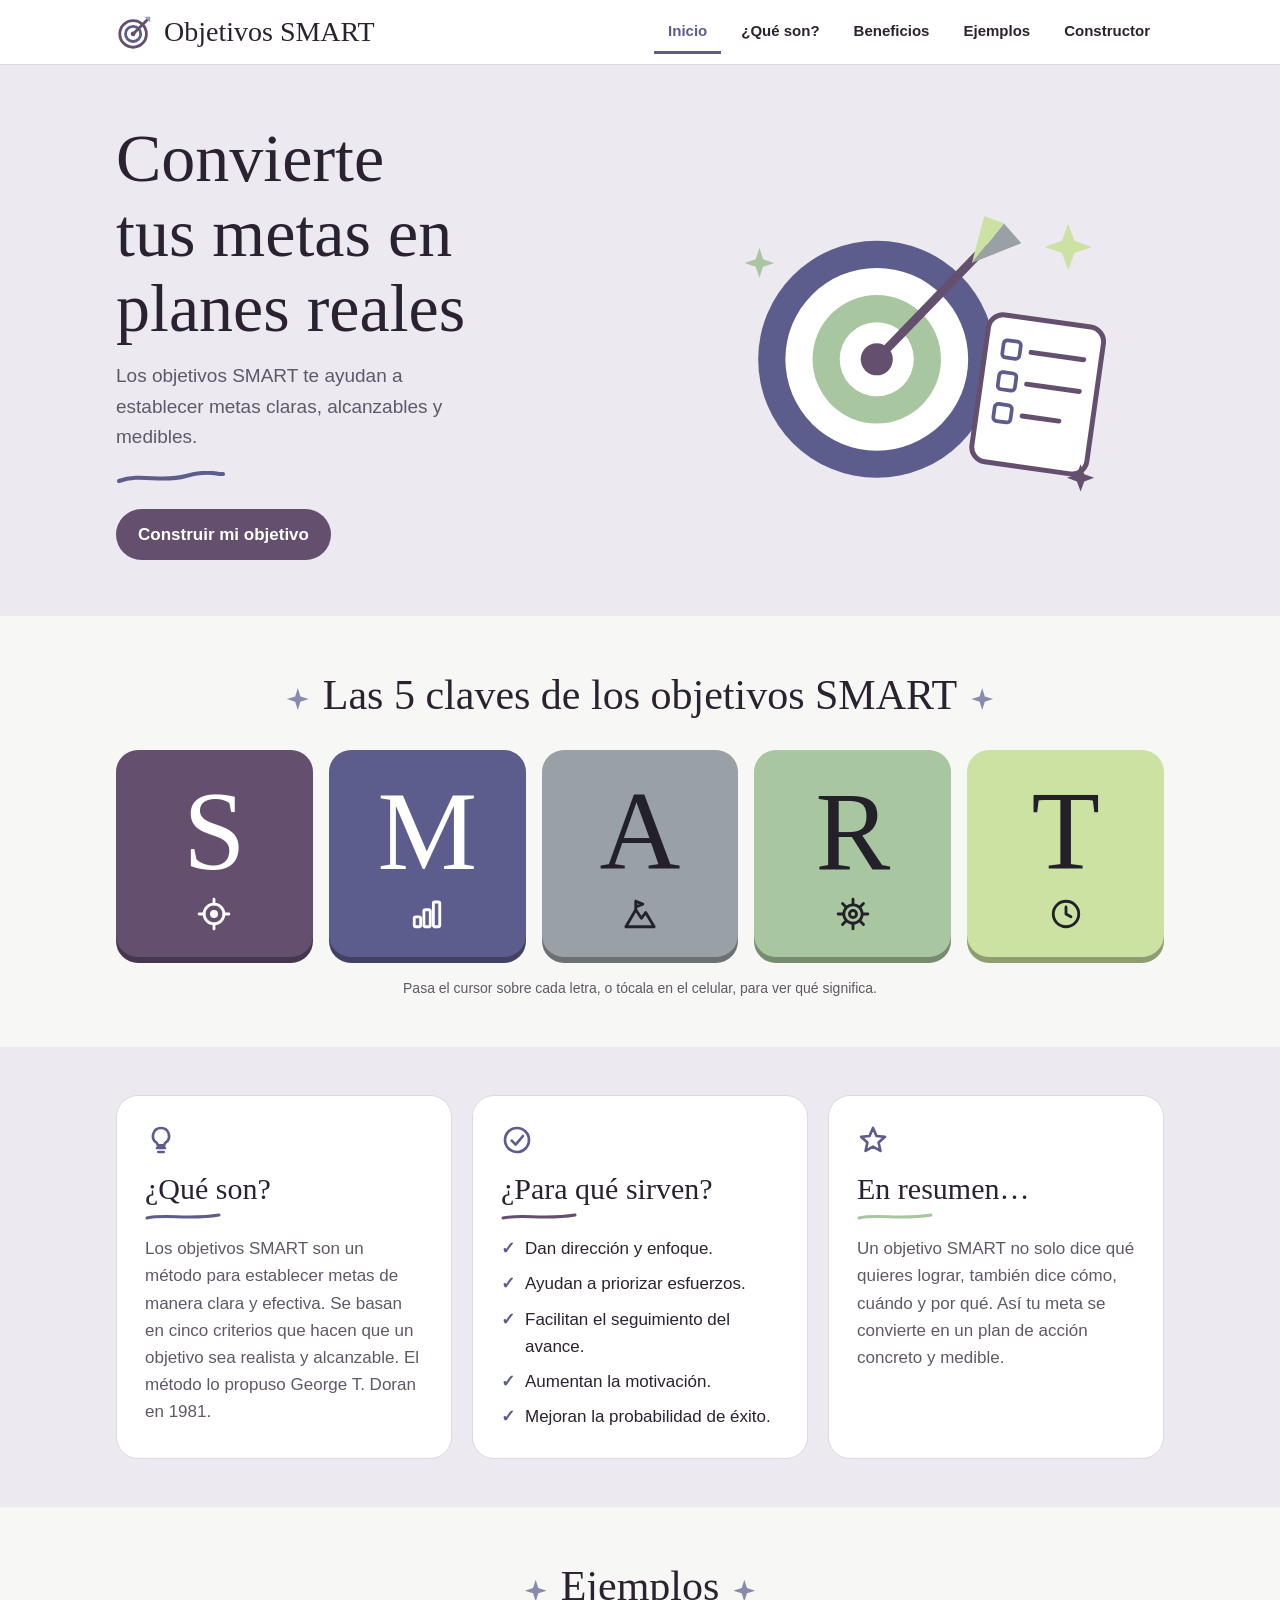
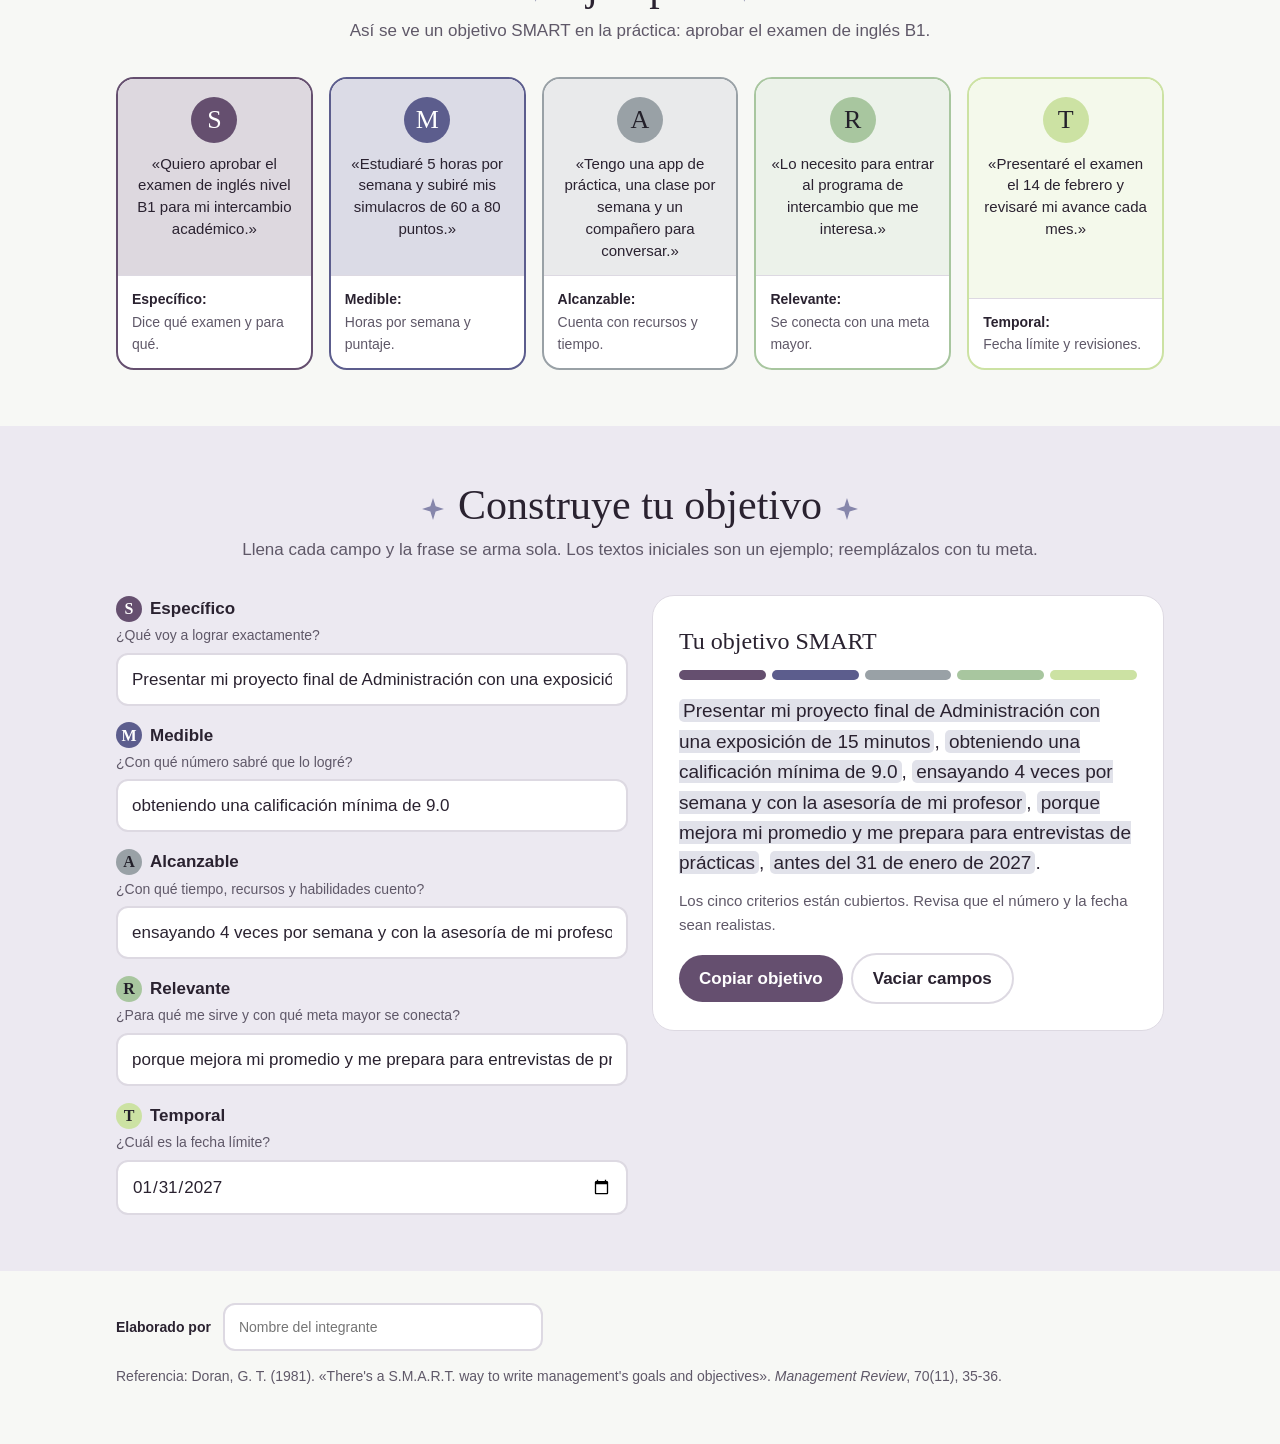
==== commit 5e5906de: "Update index.html" ====
--- a/index.html
+++ b/index.html
@@ -316,12 +316,12 @@
   });
 
   /* Nombre del integrante */
-  var author = document.getElementById("author"), show = document.getElementById("authorShow");
+ /* var author = document.getElementById("author"), show = document.getElementById("authorShow");
   try { var saved = localStorage.getItem("smart-author"); if (saved) { author.value = saved; show.textContent = saved; } } catch (e) {}
   author.addEventListener("input", function () {
     show.textContent = author.value;
     try { localStorage.setItem("smart-author", author.value); } catch (e) {}
-  });
+  });*/
 })();
 </script>
 </body>
--- a/styles.css
+++ b/styles.css
@@ -1,40 +1,38 @@
-/* Objetivos SMART — hoja de estilos */
+/* Objetivos SMART — hoja de estilos
+   Paleta: #654F6F  #5C5D8D  #99A1A6  #A8C69F  #CCE2A3 */
 
 :root {
   color-scheme: light;
-  --bg: #f2f5f6;
+  --bg: #f7f8f5;
   --surface: #ffffff;
-  --fg: #14232b;
-  --muted: #53656e;
-  --line: #d3dde1;
-  --accent: #0a6c74;
-  --accent-soft: #d6ecee;
-  --accent-fg: #ffffff;
-  --good: #1d7a43;
-  --good-soft: #dcf1e3;
-  --bad: #b3361f;
-  --bad-soft: #f8e1dc;
-  --c-s: #0a6c74;
-  --c-m: #2c5aa0;
-  --c-a: #6a4c9c;
-  --c-r: #a2561a;
-  --c-t: #8a2f55;
-  --f-display: "Familjen Grotesk", "Helvetica Neue", Arial, sans-serif;
-  --f-body: "Source Sans 3", "Segoe UI", Arial, sans-serif;
-  --f-mono: "JetBrains Mono", ui-monospace, Menlo, Consolas, monospace;
+  --fg: #2a2230;
+  --muted: #5f5868;
+  --line: #ddd9e2;
+  --hero-bg: #ece9f1;
+  --accent: #654f6f;
+  --on-accent: #ffffff;
+  --link: #5c5d8d;
+  --f-display: "Patrick Hand", "Comic Sans MS", "Segoe Print", cursive;
+  --f-body: "Nunito", "Segoe UI", Arial, sans-serif;
+  --f-mono: ui-monospace, Menlo, Consolas, monospace;
+
+  /* una variable por letra: fondo y color de texto */
+  --s-bg: #654f6f; --s-fg: #ffffff;
+  --m-bg: #5c5d8d; --m-fg: #ffffff;
+  --a-bg: #99a1a6; --a-fg: #23202a;
+  --r-bg: #a8c69f; --r-fg: #23202a;
+  --t-bg: #cce2a3; --t-fg: #23202a;
 }
 @media (prefers-color-scheme: dark) {
   :root {
     color-scheme: dark;
-    --bg: #0f1a1f; --surface: #172830; --fg: #e6eef1; --muted: #9db0b8; --line: #2b4049;
-    --accent: #4fc3cc; --accent-soft: #17383d; --accent-fg: #07262a;
-    --good: #6fd197; --good-soft: #17352a; --bad: #f08a76; --bad-soft: #3d221c;
-    --c-s: #4fc3cc; --c-m: #7aa7ec; --c-a: #b79cea; --c-r: #e29a5c; --c-t: #e17aa4;
+    --bg: #1d1824; --surface: #2a2332; --fg: #efeaf2; --muted: #b9b0c0; --line: #423a50;
+    --hero-bg: #2a2538; --accent: #cce2a3; --on-accent: #23202a; --link: #cce2a3;
   }
 }
 
 * { box-sizing: border-box; }
-html { -webkit-text-size-adjust: 100%; }
+html { scroll-behavior: smooth; -webkit-text-size-adjust: 100%; }
 body {
   margin: 0;
   background: var(--bg);
@@ -42,103 +40,146 @@
   font-family: var(--f-body);
   font-size: 17px;
   line-height: 1.6;
+}
+h1, h2, h3 { font-family: var(--f-display); font-weight: 400; line-height: 1.1; margin: 0; text-wrap: balance; }
+p { margin: 0; }
+button { font: inherit; color: inherit; cursor: pointer; }
+:focus-visible { outline: 3px solid var(--link); outline-offset: 3px; }
+.wrap {
+  max-width: 1080px; margin: 0 auto;
   padding-inline: max(16px, env(safe-area-inset-left, 0px)) max(16px, env(safe-area-inset-right, 0px));
 }
-.wrap { max-width: 1040px; margin: 0 auto; }
-h1, h2, h3 { font-family: var(--f-display); line-height: 1.1; margin: 0; text-wrap: balance; letter-spacing: -0.01em; }
-p { margin: 0; }
-.label { font-family: var(--f-mono); font-size: 12px; text-transform: uppercase; letter-spacing: 0.12em; color: var(--muted); }
-:focus-visible { outline: 3px solid var(--accent); outline-offset: 2px; }
-button { font: inherit; color: inherit; cursor: pointer; }
+section { scroll-margin-top: 76px; }
+
+/* color por letra */
+.k-s { --k-bg: var(--s-bg); --k-fg: var(--s-fg); }
+.k-m { --k-bg: var(--m-bg); --k-fg: var(--m-fg); }
+.k-a { --k-bg: var(--a-bg); --k-fg: var(--a-fg); }
+.k-r { --k-bg: var(--r-bg); --k-fg: var(--r-fg); }
+.k-t { --k-bg: var(--t-bg); --k-fg: var(--t-fg); }
+
+/* Barra superior */
+.topbar { position: sticky; top: 0; z-index: 20; background: color-mix(in srgb, var(--surface) 92%, transparent); backdrop-filter: blur(8px); border-bottom: 1px solid var(--line); }
+.topbar .wrap { display: flex; align-items: center; justify-content: space-between; gap: 16px; min-height: 64px; }
+.brand { display: flex; align-items: center; gap: 10px; font-family: var(--f-display); font-size: 28px; text-decoration: none; color: var(--fg); white-space: nowrap; }
+.brand svg { width: 38px; height: 38px; flex: none; }
+.nav { display: flex; gap: 6px; overflow-x: auto; scrollbar-width: none; }
+.nav::-webkit-scrollbar { display: none; }
+.nav a { padding: 8px 14px; text-decoration: none; color: var(--fg); font-weight: 600; font-size: 15px; border-bottom: 3px solid transparent; white-space: nowrap; }
+.nav a:hover { color: var(--link); }
+.nav a[aria-current="true"] { color: var(--link); border-bottom-color: var(--link); }
 
 /* Portada */
-header.hero { padding-block: 48px 40px; }
-.hero h1 { font-size: clamp(44px, 9vw, 84px); font-weight: 700; margin-top: 12px; }
-.hero .lede { max-width: 56ch; margin-top: 16px; color: var(--muted); font-size: 19px; }
-.before-after { display: grid; gap: 14px; margin-top: 32px; }
-.vague { display: flex; flex-wrap: wrap; align-items: baseline; gap: 10px 14px; }
-.vague s { font-family: var(--f-display); font-size: 22px; color: var(--muted); text-decoration-thickness: 2px; text-decoration-color: var(--bad); }
-.smart-card { background: var(--surface); border: 1px solid var(--line); border-radius: 6px; padding: 24px; }
-.smart-sentence { font-family: var(--f-display); font-weight: 500; font-size: clamp(21px, 3.4vw, 30px); line-height: 1.45; }
-.seg { padding: 1px 3px; border-radius: 3px; border-bottom: 3px solid var(--segc); transition: opacity .2s, background .2s; }
-.seg sup { font-family: var(--f-mono); font-size: 11px; font-weight: 500; color: var(--segc); margin-left: 2px; }
-.seg[data-k="S"] { --segc: var(--c-s); } .seg[data-k="M"] { --segc: var(--c-m); }
-.seg[data-k="A"] { --segc: var(--c-a); } .seg[data-k="R"] { --segc: var(--c-r); } .seg[data-k="T"] { --segc: var(--c-t); }
-.smart-sentence.focus .seg { opacity: .28; }
-.smart-sentence.focus .seg.on { opacity: 1; background: color-mix(in srgb, var(--segc) 16%, transparent); }
-.letters { display: flex; flex-wrap: wrap; gap: 10px; margin-top: 20px; }
-.letters button {
-  display: flex; align-items: center; gap: 8px; padding: 8px 14px 8px 8px;
-  background: transparent; border: 1.5px solid var(--line); border-radius: 999px;
+.hero { background: var(--hero-bg); }
+.hero .wrap { display: grid; grid-template-columns: 1.1fr 1fr; gap: 24px; align-items: center; padding-block: 56px; }
+.hero .copy { min-width: 0; }
+.hero h1 { font-size: clamp(42px, 7vw, 68px); }
+.hero .lede { margin-top: 16px; max-width: 34ch; font-size: 19px; color: var(--muted); }
+.squiggle { display: block; width: 110px; height: 14px; margin-top: 18px; }
+.cta { display: inline-block; margin-top: 24px; padding: 12px 22px; border-radius: 999px; background: var(--accent); color: var(--on-accent); font-weight: 700; text-decoration: none; }
+.hero .art { min-width: 0; }
+.hero .art svg { width: 100%; max-width: 420px; height: auto; display: block; margin-inline: auto; }
+
+/* Títulos de sección con destellos */
+.sec-title { text-align: center; font-size: clamp(30px, 5vw, 42px); }
+.sec-title::before, .sec-title::after { content: ""; display: inline-block; width: 22px; height: 22px; vertical-align: middle; background: var(--link); opacity: .7; clip-path: polygon(50% 0, 62% 38%, 100% 50%, 62% 62%, 50% 100%, 38% 62%, 0 50%, 38% 38%); }
+.sec-title::before { margin-right: 14px; }
+.sec-title::after { margin-left: 14px; }
+.sec-sub { text-align: center; color: var(--muted); margin-top: 8px; }
+
+/* Las 5 claves */
+.keys-sec { padding-block: 56px 48px; }
+.keys { display: grid; grid-template-columns: repeat(5, 1fr); gap: 16px; margin-top: 32px; }
+.key {
+  position: relative; aspect-ratio: 1 / 1.05; border: 0; border-radius: 22px; padding: 0; overflow: hidden;
+  background: var(--k-bg); color: var(--k-fg);
+  box-shadow: 0 6px 0 color-mix(in srgb, var(--k-bg) 70%, #000 30%);
+  transition: transform .2s, box-shadow .2s;
 }
-.letters button b { display: grid; place-items: center; width: 32px; height: 32px; border-radius: 50%; background: var(--segc); color: var(--bg); font-family: var(--f-display); font-size: 18px; }
-.letters button[aria-pressed="true"] { border-color: var(--segc); background: color-mix(in srgb, var(--segc) 12%, transparent); }
-.letters button[data-k="S"] { --segc: var(--c-s); } .letters button[data-k="M"] { --segc: var(--c-m); }
-.letters button[data-k="A"] { --segc: var(--c-a); } .letters button[data-k="R"] { --segc: var(--c-r); } .letters button[data-k="T"] { --segc: var(--c-t); }
-.hint { margin-top: 12px; font-size: 14px; color: var(--muted); }
+.key:hover, .key.flipped { transform: translateY(3px); box-shadow: 0 3px 0 color-mix(in srgb, var(--k-bg) 70%, #000 30%); }
+.face { position: absolute; inset: 0; display: flex; flex-direction: column; align-items: center; justify-content: center; gap: 10px; padding: 12px; transition: opacity .25s, transform .25s; }
+.face.front .letter { font-family: var(--f-display); font-size: clamp(72px, 9vw, 112px); line-height: 1; }
+.face.front svg { width: 34px; height: 34px; fill: none; stroke: currentColor; stroke-width: 2; stroke-linecap: round; stroke-linejoin: round; }
+.face.back { opacity: 0; transform: translateY(10px); text-align: center; }
+.face.back .word { font-family: var(--f-display); font-size: clamp(24px, 2.8vw, 32px); line-height: 1.1; overflow-wrap: anywhere; }
+.face.back .en { font-family: var(--f-mono); font-size: 12px; letter-spacing: .1em; text-transform: uppercase; opacity: .8; }
+@media (hover: hover) {
+  .key:hover .front, .key:focus-visible .front { opacity: 0; transform: scale(.9); }
+  .key:hover .back, .key:focus-visible .back { opacity: 1; transform: none; }
+}
+.key.flipped .front { opacity: 0; transform: scale(.9); }
+.key.flipped .back { opacity: 1; transform: none; }
+.keys-hint { text-align: center; color: var(--muted); font-size: 14px; margin-top: 20px; }
 
-section { padding-block: 40px; border-top: 1px solid var(--line); }
-section > h2 { font-size: clamp(28px, 5vw, 40px); }
-section > .intro { max-width: 62ch; margin-top: 10px; color: var(--muted); }
+/* Tres tarjetas */
+.info-sec { background: var(--hero-bg); padding-block: 48px; }
+.info { display: grid; grid-template-columns: repeat(3, 1fr); gap: 20px; }
+.card { background: var(--surface); border: 1px solid var(--line); border-radius: 22px; padding: 28px; min-width: 0; }
+.card .ico { width: 32px; height: 32px; fill: none; stroke: var(--link); stroke-width: 2; stroke-linecap: round; stroke-linejoin: round; }
+.card h3 { font-size: 30px; margin-top: 8px; }
+.card .line { display: block; width: 76px; height: 8px; margin: 8px 0 14px; }
+.card ul { list-style: none; margin: 0; padding: 0; display: grid; gap: 8px; }
+.card li { display: flex; gap: 10px; align-items: baseline; }
+.card li::before { content: "✓"; color: var(--link); font-weight: 800; }
+.card p { color: var(--muted); }
 
-/* Criterios */
-.tabs { display: flex; flex-wrap: wrap; gap: 8px; margin-top: 24px; }
-.tabs button { padding: 10px 16px; border: 1.5px solid var(--line); border-radius: 6px; background: var(--surface); font-weight: 600; }
-.tabs button[aria-selected="true"] { background: var(--segc); border-color: var(--segc); color: var(--bg); }
-.tabs button[data-k="S"] { --segc: var(--c-s); } .tabs button[data-k="M"] { --segc: var(--c-m); }
-.tabs button[data-k="A"] { --segc: var(--c-a); } .tabs button[data-k="R"] { --segc: var(--c-r); } .tabs button[data-k="T"] { --segc: var(--c-t); }
-.panel { margin-top: 16px; background: var(--surface); border: 1px solid var(--line); border-radius: 6px; padding: 24px; display: grid; gap: 24px; grid-template-columns: 1.1fr 1fr; }
-.panel h3 { font-size: 30px; color: var(--segc); }
-.panel .en { font-family: var(--f-mono); font-size: 13px; color: var(--muted); margin-top: 4px; }
-.panel .def { margin-top: 12px; }
-.panel ul { margin: 12px 0 0; padding-left: 20px; display: grid; gap: 6px; }
-.panel > div { min-width: 0; }
-.compare { display: grid; gap: 12px; align-content: start; }
-.ex { border-radius: 6px; padding: 14px 16px; }
-.ex .label { display: block; margin-bottom: 4px; color: inherit; opacity: .8; }
-.ex.bad { background: var(--bad-soft); color: var(--bad); }
-.ex.good { background: var(--good-soft); color: var(--good); }
-.ex p { color: var(--fg); }
+/* Ejemplos */
+.ex-sec { padding-block: 56px; }
+.examples { display: grid; grid-template-columns: repeat(5, 1fr); gap: 16px; margin-top: 32px; }
+.ex { background: var(--surface); border: 2px solid var(--k-bg); border-radius: 18px; overflow: hidden; display: flex; flex-direction: column; min-width: 0; }
+.ex .head { background: color-mix(in srgb, var(--k-bg) 22%, var(--surface)); padding: 18px 14px 14px; text-align: center; flex: 1; }
+.ex .dot { display: grid; place-items: center; width: 46px; height: 46px; margin: 0 auto 10px; border-radius: 50%; background: var(--k-bg); color: var(--k-fg); font-family: var(--f-display); font-size: 26px; }
+.ex .quote { font-size: 15px; line-height: 1.45; }
+.ex .why { padding: 12px 14px; font-size: 14px; color: var(--muted); border-top: 1px solid var(--line); }
+.ex .why b { color: var(--fg); display: block; }
 
 /* Constructor */
-.builder { margin-top: 24px; display: grid; gap: 24px; grid-template-columns: 1fr 1fr; align-items: start; }
+.build-sec { background: var(--hero-bg); padding-block: 56px; }
+.builder { display: grid; grid-template-columns: 1fr 1fr; gap: 24px; margin-top: 32px; align-items: start; }
 .builder > * { min-width: 0; }
 .fields { display: grid; gap: 16px; }
-.field label { display: flex; align-items: center; gap: 8px; font-weight: 600; margin-bottom: 4px; }
-.field label i { font-style: normal; display: grid; place-items: center; width: 24px; height: 24px; border-radius: 50%; background: var(--segc); color: var(--bg); font-family: var(--f-display); font-size: 14px; }
-.field[data-k="S"] { --segc: var(--c-s); } .field[data-k="M"] { --segc: var(--c-m); }
-.field[data-k="A"] { --segc: var(--c-a); } .field[data-k="R"] { --segc: var(--c-r); } .field[data-k="T"] { --segc: var(--c-t); }
+.field label { display: flex; align-items: center; gap: 8px; font-weight: 700; margin-bottom: 2px; }
+.field label i { font-style: normal; display: grid; place-items: center; width: 26px; height: 26px; border-radius: 50%; background: var(--k-bg); color: var(--k-fg); font-family: var(--f-display); font-size: 16px; }
 .field small { display: block; color: var(--muted); font-size: 14px; margin-bottom: 6px; }
 input[type="text"], input[type="date"] {
-  width: 100%; padding: 10px 12px; border: 1.5px solid var(--line); border-radius: 6px;
+  width: 100%; padding: 11px 14px; border: 2px solid var(--line); border-radius: 12px;
   background: var(--surface); color: var(--fg); font: inherit;
 }
-input:focus { border-color: var(--segc, var(--accent)); }
-.result { background: var(--surface); border: 1px solid var(--line); border-radius: 6px; padding: 24px; position: sticky; top: 16px; }
-.meter { display: flex; gap: 6px; margin: 12px 0 16px; }
-.meter span { flex: 1; height: 8px; border-radius: 4px; background: var(--line); transition: background .2s; }
-.meter span.on { background: var(--segc); }
-.meter span[data-k="S"] { --segc: var(--c-s); } .meter span[data-k="M"] { --segc: var(--c-m); }
-.meter span[data-k="A"] { --segc: var(--c-a); } .meter span[data-k="R"] { --segc: var(--c-r); } .meter span[data-k="T"] { --segc: var(--c-t); }
-.generated { font-family: var(--f-display); font-size: 21px; line-height: 1.45; min-height: 6em; }
-.generated em { font-style: normal; background: var(--accent-soft); padding: 0 3px; border-radius: 3px; }
-.status { margin-top: 12px; font-size: 15px; color: var(--muted); }
-.btn { margin-top: 16px; padding: 10px 18px; border: 0; border-radius: 6px; background: var(--accent); color: var(--accent-fg); font-weight: 600; }
-.btn.ghost { background: transparent; color: var(--fg); border: 1.5px solid var(--line); margin-left: 8px; }
+input:focus { border-color: var(--link); }
+.result { background: var(--surface); border: 1px solid var(--line); border-radius: 22px; padding: 26px; position: sticky; top: 84px; }
+.result .tag { font-family: var(--f-display); font-size: 24px; }
+.meter { display: flex; gap: 6px; margin: 10px 0 16px; }
+.meter span { flex: 1; height: 10px; border-radius: 5px; background: var(--line); transition: background .2s; }
+.meter span.on { background: var(--k-bg); }
+.generated { font-size: 19px; line-height: 1.6; min-height: 7em; }
+.generated em { font-style: normal; background: color-mix(in srgb, var(--link) 18%, transparent); padding: 1px 4px; border-radius: 5px; }
+.status { margin-top: 10px; font-size: 15px; color: var(--muted); }
+.btn { margin-top: 16px; padding: 10px 20px; border: 0; border-radius: 999px; background: var(--accent); color: var(--on-accent); font-weight: 700; }
+.btn.ghost { background: transparent; color: var(--fg); border: 2px solid var(--line); margin-left: 8px; }
 
-/* Cierre */
-.two { display: grid; gap: 24px; grid-template-columns: 1fr 1fr; margin-top: 24px; }
-.two > div { min-width: 0; }
-.two h3 { font-size: 22px; margin-bottom: 10px; }
-.two ul { margin: 0; padding-left: 20px; display: grid; gap: 8px; }
-.author { display: flex; flex-wrap: wrap; gap: 12px; align-items: center; margin-top: 8px; }
+/* Pie */
+footer { padding-block: 32px 56px; color: var(--muted); font-size: 14px; }
+.author { display: flex; flex-wrap: wrap; gap: 12px; align-items: center; }
+.author label { font-weight: 700; color: var(--fg); }
 .author input { max-width: 320px; }
-footer { padding-block: 24px 48px; border-top: 1px solid var(--line); color: var(--muted); font-size: 14px; }
-.print-name { font-family: var(--f-display); font-size: 18px; color: var(--fg); }
+.print-name { font-family: var(--f-display); font-size: 22px; color: var(--fg); }
+footer .ref { margin-top: 14px; }
 
+@media (max-width: 900px) {
+  .keys, .examples { grid-template-columns: repeat(3, 1fr); }
+  .info { grid-template-columns: 1fr; }
+}
 @media (max-width: 760px) {
-  .panel, .builder, .two { grid-template-columns: 1fr; }
+  .hero .wrap { grid-template-columns: 1fr; padding-block: 36px; }
+  .builder { grid-template-columns: 1fr; }
   .result { position: static; }
-  header.hero { padding-block: 32px 28px; }
+  .topbar .wrap { flex-wrap: wrap; padding-block: 8px; }
 }
-@media (prefers-reduced-motion: reduce) { * { transition: none !important; } }
+@media (max-width: 560px) {
+  .keys, .examples { grid-template-columns: repeat(2, 1fr); }
+  .brand { font-size: 24px; }
+}
+@media (prefers-reduced-motion: reduce) {
+  html { scroll-behavior: auto; }
+  * { transition: none !important; }
+}
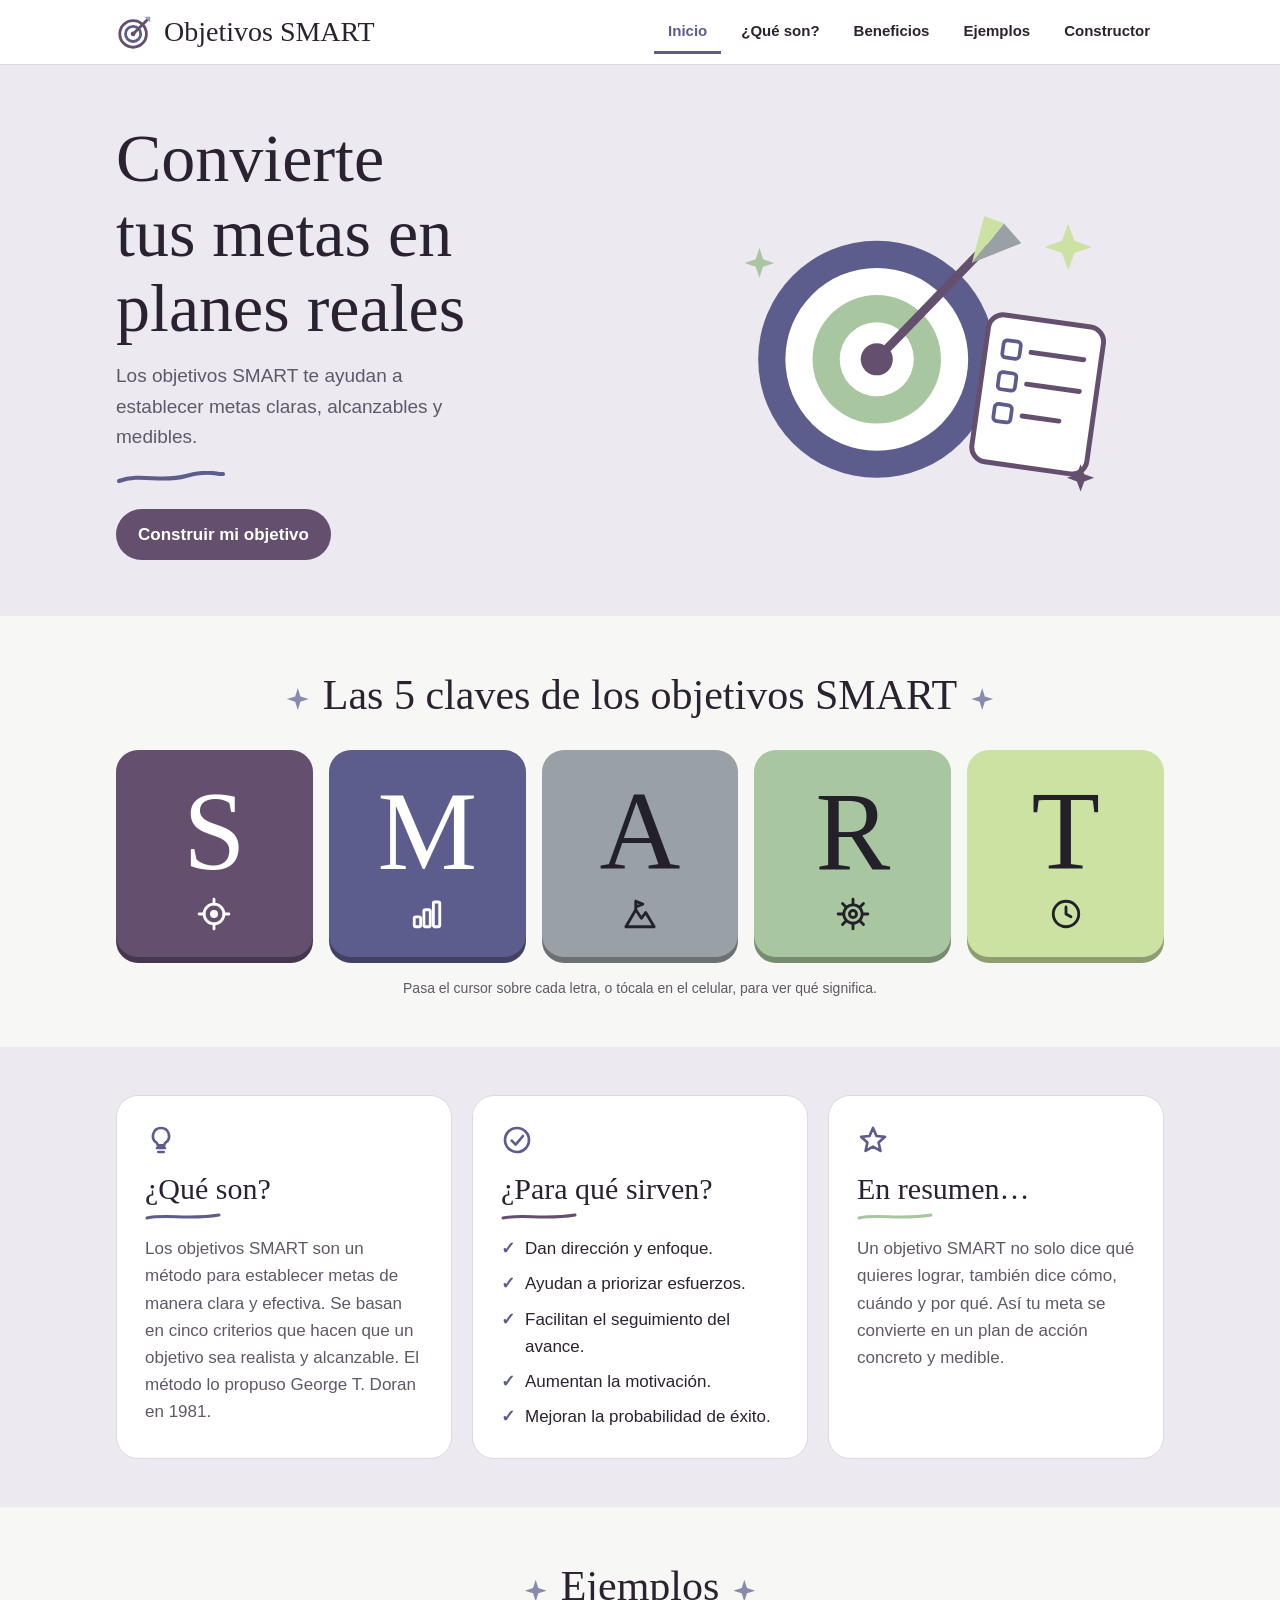
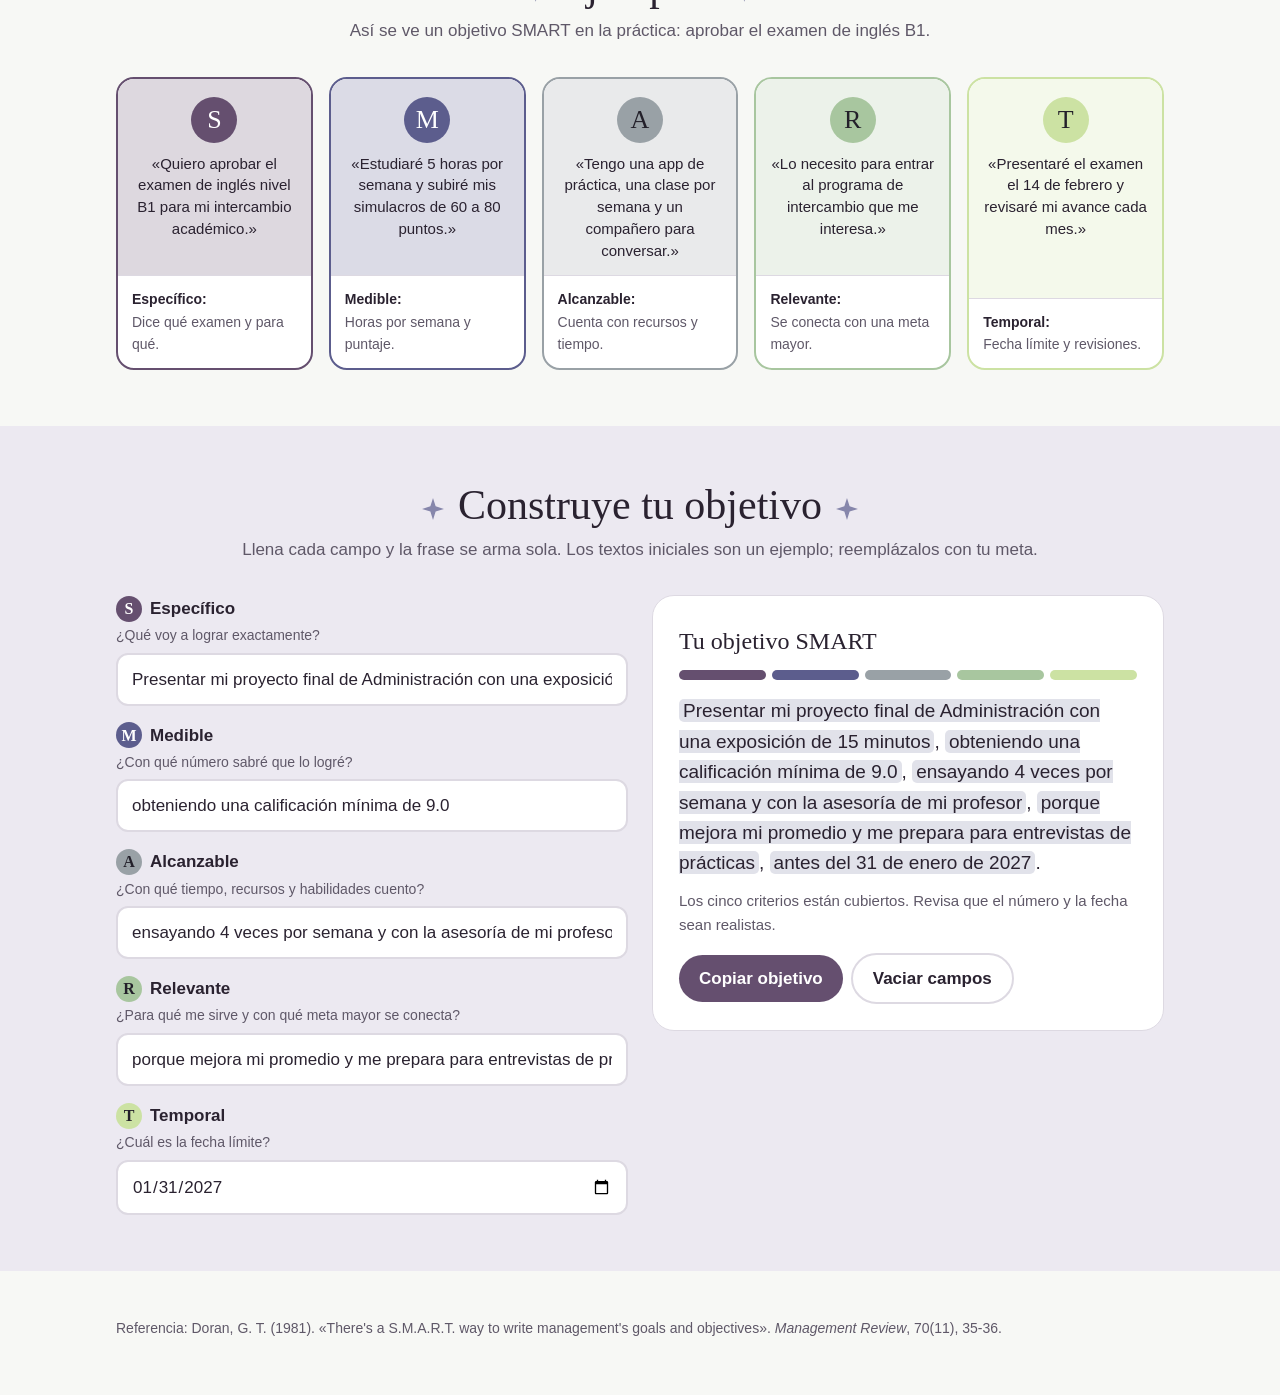
==== commit 7c06baaf: "Update index.html" ====
--- a/index.html
+++ b/index.html
@@ -209,11 +209,6 @@
 
 <footer>
   <div class="wrap">
-    <div class="author">
-      <label for="author">Elaborado por</label>
-      <input type="text" id="author" placeholder="Nombre del integrante">
-      <span class="print-name" id="authorShow"></span>
-    </div>
     <p class="ref">Referencia: Doran, G. T. (1981). «There's a S.M.A.R.T. way to write management's goals and objectives». <i>Management Review</i>, 70(11), 35-36.</p>
   </div>
 </footer>
@@ -314,14 +309,6 @@
     KEYS.forEach(function (k) { el[k].value = ""; });
     build(); el.S.focus();
   });
-
-  /* Nombre del integrante */
- /* var author = document.getElementById("author"), show = document.getElementById("authorShow");
-  try { var saved = localStorage.getItem("smart-author"); if (saved) { author.value = saved; show.textContent = saved; } } catch (e) {}
-  author.addEventListener("input", function () {
-    show.textContent = author.value;
-    try { localStorage.setItem("smart-author", author.value); } catch (e) {}
-  });*/
 })();
 </script>
 </body>
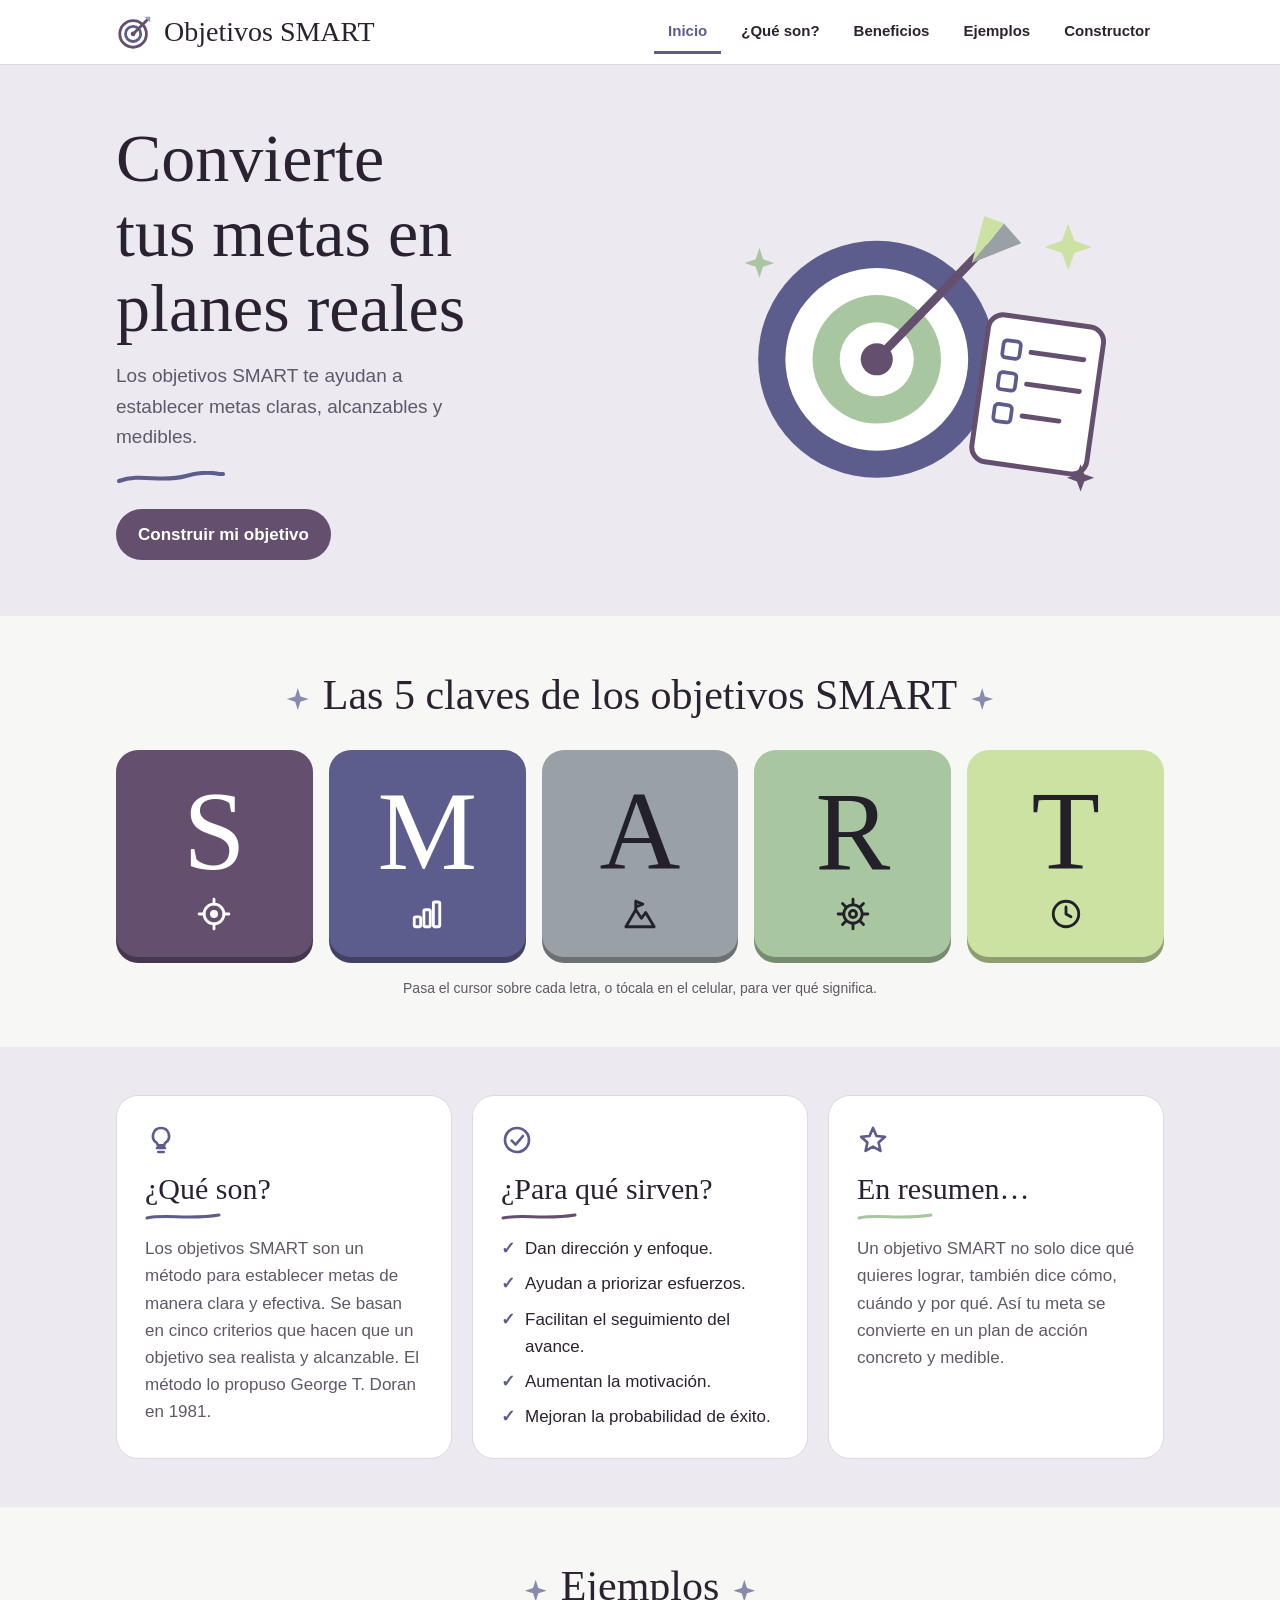
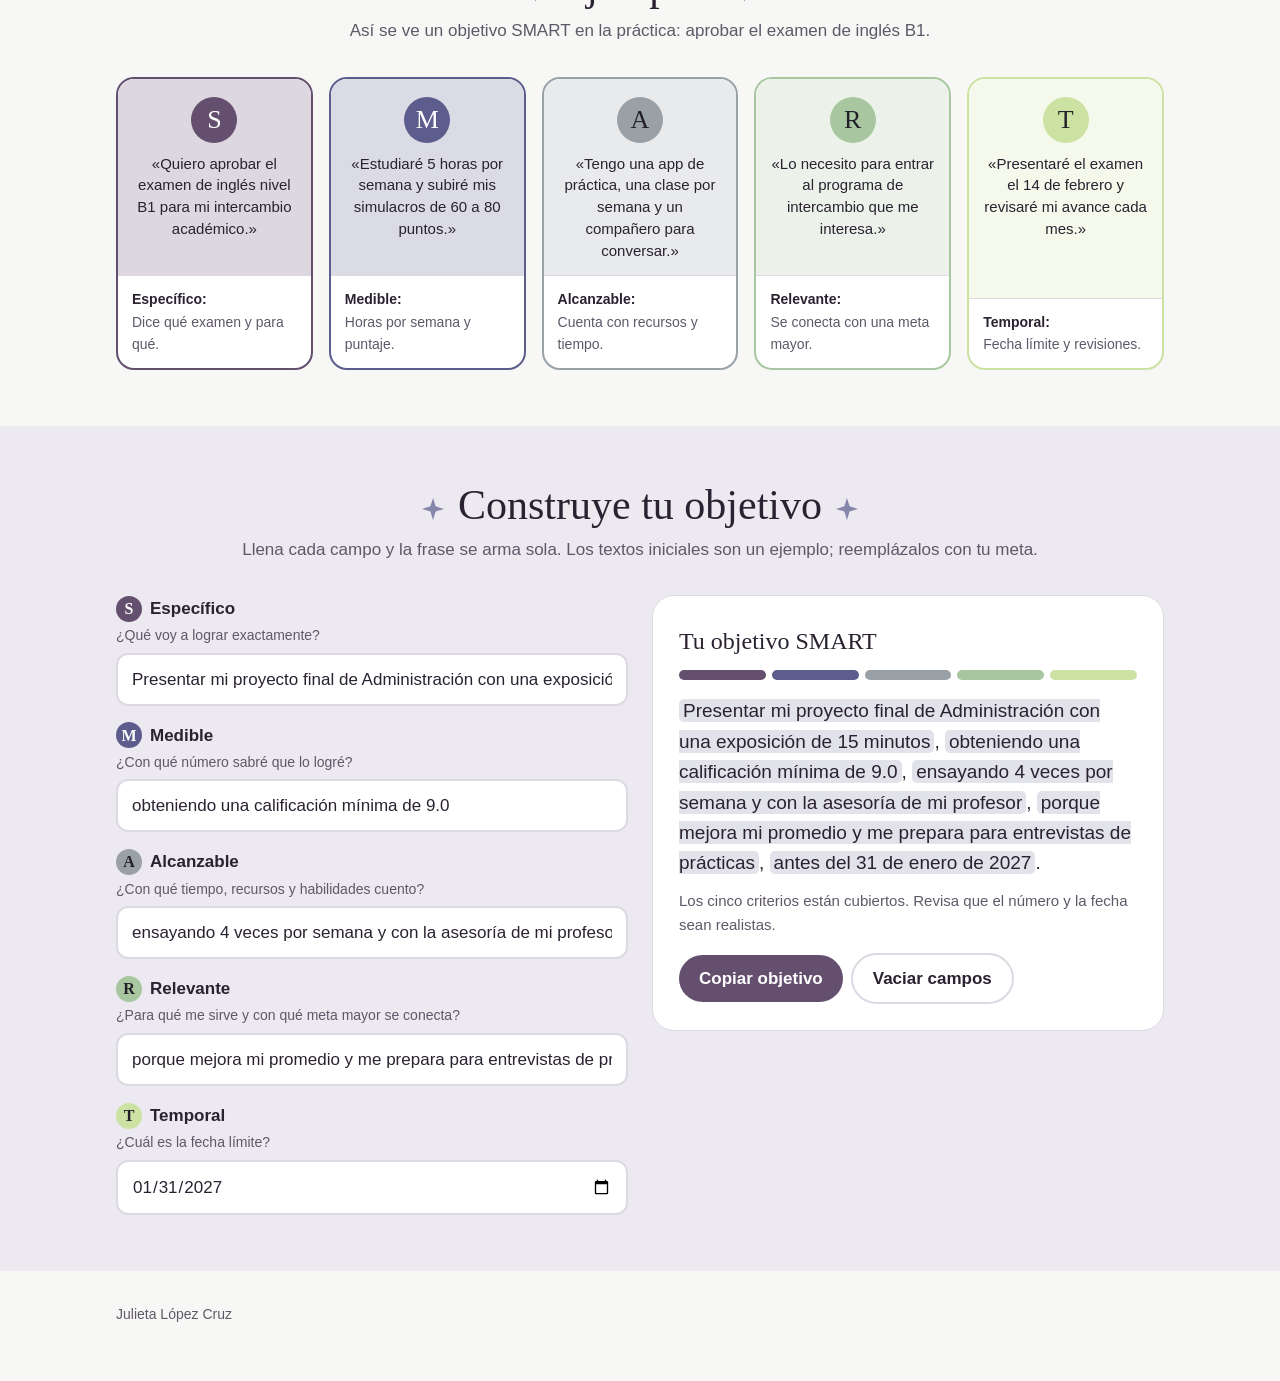
==== commit 4271fd0f: "Update index.html" ====
--- a/index.html
+++ b/index.html
@@ -7,7 +7,7 @@
 <link rel="preconnect" href="https://fonts.googleapis.com">
 <link rel="preconnect" href="https://fonts.gstatic.com" crossorigin>
 <link rel="stylesheet" href="https://fonts.googleapis.com/css2?family=Nunito:wght@400;600;700;800&family=Patrick+Hand&display=swap">
-<link rel="stylesheet" href="styles.css">
+<link rel="stylesheet" href="styles (2).css">
 </head>
 <body>
 
@@ -209,7 +209,7 @@
 
 <footer>
   <div class="wrap">
-    <p class="ref">Referencia: Doran, G. T. (1981). «There's a S.M.A.R.T. way to write management's goals and objectives». <i>Management Review</i>, 70(11), 35-36.</p>
+    <p class="ref">Julieta López Cruz<i></i></p>
   </div>
 </footer>
 
@@ -313,3 +313,4 @@
 </script>
 </body>
 </html>
+
--- a/styles (2).css
+++ b/styles (2).css
@@ -0,0 +1,180 @@
+/* Objetivos SMART — hoja de estilos
+   Paleta: #654F6F  #5C5D8D  #99A1A6  #A8C69F  #CCE2A3 */
+
+:root {
+  color-scheme: light;
+  --bg: #f7f8f5;
+  --surface: #ffffff;
+  --fg: #2a2230;
+  --muted: #5f5868;
+  --line: #ddd9e2;
+  --hero-bg: #ece9f1;
+  --accent: #654f6f;
+  --on-accent: #ffffff;
+  --link: #5c5d8d;
+  --f-display: "Patrick Hand", "Comic Sans MS", "Segoe Print", cursive;
+  --f-body: "Nunito", "Segoe UI", Arial, sans-serif;
+  --f-mono: ui-monospace, Menlo, Consolas, monospace;
+
+  /* una variable por letra: fondo y color de texto */
+  --s-bg: #654f6f; --s-fg: #ffffff;
+  --m-bg: #5c5d8d; --m-fg: #ffffff;
+  --a-bg: #99a1a6; --a-fg: #23202a;
+  --r-bg: #a8c69f; --r-fg: #23202a;
+  --t-bg: #cce2a3; --t-fg: #23202a;
+}
+@media (prefers-color-scheme: dark) {
+  :root {
+    color-scheme: dark;
+    --bg: #1d1824; --surface: #2a2332; --fg: #efeaf2; --muted: #b9b0c0; --line: #423a50;
+    --hero-bg: #2a2538; --accent: #cce2a3; --on-accent: #23202a; --link: #cce2a3;
+  }
+}
+
+* { box-sizing: border-box; }
+html { scroll-behavior: smooth; -webkit-text-size-adjust: 100%; }
+body {
+  margin: 0;
+  background: var(--bg);
+  color: var(--fg);
+  font-family: var(--f-body);
+  font-size: 17px;
+  line-height: 1.6;
+}
+h1, h2, h3 { font-family: var(--f-display); font-weight: 400; line-height: 1.1; margin: 0; text-wrap: balance; }
+p { margin: 0; }
+button { font: inherit; color: inherit; cursor: pointer; }
+:focus-visible { outline: 3px solid var(--link); outline-offset: 3px; }
+.wrap {
+  max-width: 1080px; margin: 0 auto;
+  padding-inline: max(16px, env(safe-area-inset-left, 0px)) max(16px, env(safe-area-inset-right, 0px));
+}
+section { scroll-margin-top: 76px; }
+
+/* color por letra */
+.k-s { --k-bg: var(--s-bg); --k-fg: var(--s-fg); }
+.k-m { --k-bg: var(--m-bg); --k-fg: var(--m-fg); }
+.k-a { --k-bg: var(--a-bg); --k-fg: var(--a-fg); }
+.k-r { --k-bg: var(--r-bg); --k-fg: var(--r-fg); }
+.k-t { --k-bg: var(--t-bg); --k-fg: var(--t-fg); }
+
+/* Barra superior */
+.topbar { position: sticky; top: 0; z-index: 20; background: color-mix(in srgb, var(--surface) 92%, transparent); backdrop-filter: blur(8px); border-bottom: 1px solid var(--line); }
+.topbar .wrap { display: flex; align-items: center; justify-content: space-between; gap: 16px; min-height: 64px; }
+.brand { display: flex; align-items: center; gap: 10px; font-family: var(--f-display); font-size: 28px; text-decoration: none; color: var(--fg); white-space: nowrap; }
+.brand svg { width: 38px; height: 38px; flex: none; }
+.nav { display: flex; gap: 6px; overflow-x: auto; scrollbar-width: none; }
+.nav::-webkit-scrollbar { display: none; }
+.nav a { padding: 8px 14px; text-decoration: none; color: var(--fg); font-weight: 600; font-size: 15px; border-bottom: 3px solid transparent; white-space: nowrap; }
+.nav a:hover { color: var(--link); }
+.nav a[aria-current="true"] { color: var(--link); border-bottom-color: var(--link); }
+
+/* Portada */
+.hero { background: var(--hero-bg); }
+.hero .wrap { display: grid; grid-template-columns: 1.1fr 1fr; gap: 24px; align-items: center; padding-block: 56px; }
+.hero .copy { min-width: 0; }
+.hero h1 { font-size: clamp(42px, 7vw, 68px); }
+.hero .lede { margin-top: 16px; max-width: 34ch; font-size: 19px; color: var(--muted); }
+.squiggle { display: block; width: 110px; height: 14px; margin-top: 18px; }
+.cta { display: inline-block; margin-top: 24px; padding: 12px 22px; border-radius: 999px; background: var(--accent); color: var(--on-accent); font-weight: 700; text-decoration: none; }
+.hero .art { min-width: 0; }
+.hero .art svg { width: 100%; max-width: 420px; height: auto; display: block; margin-inline: auto; }
+
+/* Títulos de sección con destellos */
+.sec-title { text-align: center; font-size: clamp(30px, 5vw, 42px); }
+.sec-title::before, .sec-title::after { content: ""; display: inline-block; width: 22px; height: 22px; vertical-align: middle; background: var(--link); opacity: .7; clip-path: polygon(50% 0, 62% 38%, 100% 50%, 62% 62%, 50% 100%, 38% 62%, 0 50%, 38% 38%); }
+.sec-title::before { margin-right: 14px; }
+.sec-title::after { margin-left: 14px; }
+.sec-sub { text-align: center; color: var(--muted); margin-top: 8px; }
+
+/* Las 5 claves */
+.keys-sec { padding-block: 56px 48px; }
+.keys { display: grid; grid-template-columns: repeat(5, 1fr); gap: 16px; margin-top: 32px; }
+.key {
+  position: relative; aspect-ratio: 1 / 1.05; border: 0; border-radius: 22px; padding: 0; overflow: hidden;
+  background: var(--k-bg); color: var(--k-fg);
+  box-shadow: 0 6px 0 color-mix(in srgb, var(--k-bg) 70%, #000 30%);
+  transition: transform .2s, box-shadow .2s;
+}
+.key:hover, .key.flipped { transform: translateY(3px); box-shadow: 0 3px 0 color-mix(in srgb, var(--k-bg) 70%, #000 30%); }
+.face { position: absolute; inset: 0; display: flex; flex-direction: column; align-items: center; justify-content: center; gap: 10px; padding: 12px; transition: opacity .25s, transform .25s; }
+.face.front .letter { font-family: var(--f-display); font-size: clamp(72px, 9vw, 112px); line-height: 1; }
+.face.front svg { width: 34px; height: 34px; fill: none; stroke: currentColor; stroke-width: 2; stroke-linecap: round; stroke-linejoin: round; }
+.face.back { opacity: 0; transform: translateY(10px); text-align: center; }
+.face.back .word { font-family: var(--f-display); font-size: clamp(24px, 2.8vw, 32px); line-height: 1.1; overflow-wrap: anywhere; }
+.face.back .en { font-family: var(--f-mono); font-size: 12px; letter-spacing: .1em; text-transform: uppercase; opacity: .8; }
+@media (hover: hover) {
+  .key:hover .front, .key:focus-visible .front { opacity: 0; transform: scale(.9); }
+  .key:hover .back, .key:focus-visible .back { opacity: 1; transform: none; }
+}
+.key.flipped .front { opacity: 0; transform: scale(.9); }
+.key.flipped .back { opacity: 1; transform: none; }
+.keys-hint { text-align: center; color: var(--muted); font-size: 14px; margin-top: 20px; }
+
+/* Tres tarjetas */
+.info-sec { background: var(--hero-bg); padding-block: 48px; }
+.info { display: grid; grid-template-columns: repeat(3, 1fr); gap: 20px; }
+.card { background: var(--surface); border: 1px solid var(--line); border-radius: 22px; padding: 28px; min-width: 0; }
+.card .ico { width: 32px; height: 32px; fill: none; stroke: var(--link); stroke-width: 2; stroke-linecap: round; stroke-linejoin: round; }
+.card h3 { font-size: 30px; margin-top: 8px; }
+.card .line { display: block; width: 76px; height: 8px; margin: 8px 0 14px; }
+.card ul { list-style: none; margin: 0; padding: 0; display: grid; gap: 8px; }
+.card li { display: flex; gap: 10px; align-items: baseline; }
+.card li::before { content: "✓"; color: var(--link); font-weight: 800; }
+.card p { color: var(--muted); }
+
+/* Ejemplos */
+.ex-sec { padding-block: 56px; }
+.examples { display: grid; grid-template-columns: repeat(5, 1fr); gap: 16px; margin-top: 32px; }
+.ex { background: var(--surface); border: 2px solid var(--k-bg); border-radius: 18px; overflow: hidden; display: flex; flex-direction: column; min-width: 0; }
+.ex .head { background: color-mix(in srgb, var(--k-bg) 22%, var(--surface)); padding: 18px 14px 14px; text-align: center; flex: 1; }
+.ex .dot { display: grid; place-items: center; width: 46px; height: 46px; margin: 0 auto 10px; border-radius: 50%; background: var(--k-bg); color: var(--k-fg); font-family: var(--f-display); font-size: 26px; }
+.ex .quote { font-size: 15px; line-height: 1.45; }
+.ex .why { padding: 12px 14px; font-size: 14px; color: var(--muted); border-top: 1px solid var(--line); }
+.ex .why b { color: var(--fg); display: block; }
+
+/* Constructor */
+.build-sec { background: var(--hero-bg); padding-block: 56px; }
+.builder { display: grid; grid-template-columns: 1fr 1fr; gap: 24px; margin-top: 32px; align-items: start; }
+.builder > * { min-width: 0; }
+.fields { display: grid; gap: 16px; }
+.field label { display: flex; align-items: center; gap: 8px; font-weight: 700; margin-bottom: 2px; }
+.field label i { font-style: normal; display: grid; place-items: center; width: 26px; height: 26px; border-radius: 50%; background: var(--k-bg); color: var(--k-fg); font-family: var(--f-display); font-size: 16px; }
+.field small { display: block; color: var(--muted); font-size: 14px; margin-bottom: 6px; }
+input[type="text"], input[type="date"] {
+  width: 100%; padding: 11px 14px; border: 2px solid var(--line); border-radius: 12px;
+  background: var(--surface); color: var(--fg); font: inherit;
+}
+input:focus { border-color: var(--link); }
+.result { background: var(--surface); border: 1px solid var(--line); border-radius: 22px; padding: 26px; position: sticky; top: 84px; }
+.result .tag { font-family: var(--f-display); font-size: 24px; }
+.meter { display: flex; gap: 6px; margin: 10px 0 16px; }
+.meter span { flex: 1; height: 10px; border-radius: 5px; background: var(--line); transition: background .2s; }
+.meter span.on { background: var(--k-bg); }
+.generated { font-size: 19px; line-height: 1.6; min-height: 7em; }
+.generated em { font-style: normal; background: color-mix(in srgb, var(--link) 18%, transparent); padding: 1px 4px; border-radius: 5px; }
+.status { margin-top: 10px; font-size: 15px; color: var(--muted); }
+.btn { margin-top: 16px; padding: 10px 20px; border: 0; border-radius: 999px; background: var(--accent); color: var(--on-accent); font-weight: 700; }
+.btn.ghost { background: transparent; color: var(--fg); border: 2px solid var(--line); margin-left: 8px; }
+
+/* Pie */
+footer { padding-block: 32px 56px; color: var(--muted); font-size: 14px; }
+
+@media (max-width: 900px) {
+  .keys, .examples { grid-template-columns: repeat(3, 1fr); }
+  .info { grid-template-columns: 1fr; }
+}
+@media (max-width: 760px) {
+  .hero .wrap { grid-template-columns: 1fr; padding-block: 36px; }
+  .builder { grid-template-columns: 1fr; }
+  .result { position: static; }
+  .topbar .wrap { flex-wrap: wrap; padding-block: 8px; }
+}
+@media (max-width: 560px) {
+  .keys, .examples { grid-template-columns: repeat(2, 1fr); }
+  .brand { font-size: 24px; }
+}
+@media (prefers-reduced-motion: reduce) {
+  html { scroll-behavior: auto; }
+  * { transition: none !important; }
+}
